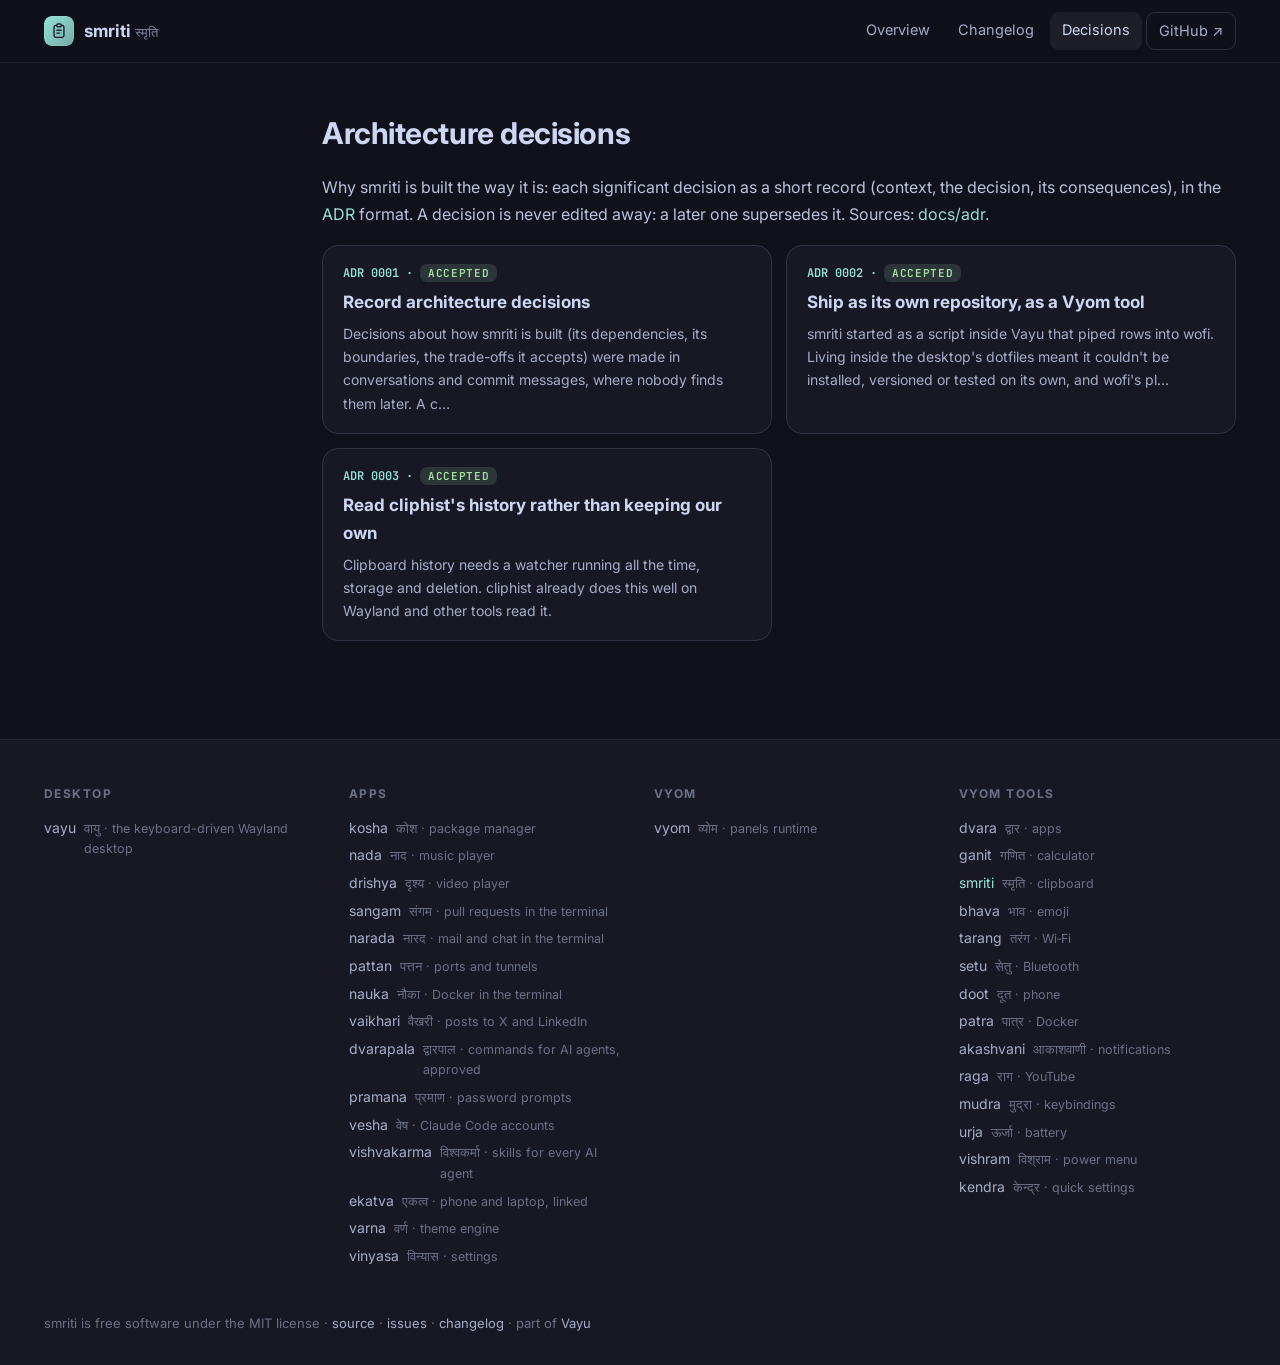
==== docs/adr/index.html @ 9f4f0e21 "New names for five tools: akashvani, vishvakarma, dvarapala, narada, vaikhari suchana is akashvani, " ====
<!doctype html>
<html lang="en">
<head>
<meta charset="utf-8">
<meta name="viewport" content="width=device-width, initial-scale=1">
<title>Decisions · smriti</title>
<meta name="description" content="Clipboard history (cliphist): links, images, code and commands told apart, a full preview, pins, delete.">
<meta property="og:title" content="Decisions · smriti">
<meta property="og:description" content="Clipboard history (cliphist): links, images, code and commands told apart, a full preview, pins, delete.">
<meta name="theme-color" content="#11111b">
<link rel="icon" href="../assets/logo.svg" type="image/svg+xml">
<link rel="preconnect" href="https://fonts.googleapis.com">
<link href="https://fonts.googleapis.com/css2?family=Inter:wght@400;500;600;700;800&family=JetBrains+Mono:wght@400;600&display=swap" rel="stylesheet">
<link rel="stylesheet" href="../assets/site.css">
<style>:root{--accent:#94e2d5;--glow:#94e2d533}</style>
</head>
<body>
<header class="top"><div class="in">
<a class="brand" href="../index.html"><img src="../assets/logo.svg" alt=""><span>smriti <small>स्मृति</small></span></a>
<nav><a href="../index.html" class="">Overview</a><a href="../changelog.html" class="">Changelog</a><a href="../adr/index.html" class="on hide">Decisions</a><a class="gh" href="https://github.com/Theyashsawarkar/smriti">GitHub ↗</a></nav></div></header>

<div class="wrap"><aside class="toc"></aside><article>
<h2>Architecture decisions</h2><p>Why smriti is built the way it is: each significant decision as a short record (context, the decision, its consequences), in the <a href="https://cognitect.com/blog/2011/11/15/documenting-architecture-decisions">ADR</a> format. A decision is never edited away: a later one supersedes it. Sources: <a href="https://github.com/Theyashsawarkar/smriti/tree/main/docs/adr">docs/adr</a>.</p><div class="cards"><a class="card" href="0001-record-architecture-decisions.html"><div class="n">ADR 0001 · <span class="status accepted">Accepted</span></div><h3>Record architecture decisions</h3><p>Decisions about how smriti is built (its dependencies, its boundaries, the trade-offs it accepts) were made in conversations and commit messages, where nobody finds them later. A c…</p></a><a class="card" href="0002-own-repository-as-a-vyom-tool.html"><div class="n">ADR 0002 · <span class="status accepted">Accepted</span></div><h3>Ship as its own repository, as a Vyom tool</h3><p>smriti started as a script inside Vayu that piped rows into wofi. Living inside the desktop&#x27;s dotfiles meant it couldn&#x27;t be installed, versioned or tested on its own, and wofi&#x27;s pl…</p></a><a class="card" href="0003-cliphist-as-the-store.html"><div class="n">ADR 0003 · <span class="status accepted">Accepted</span></div><h3>Read cliphist&#x27;s history rather than keeping our own</h3><p>Clipboard history needs a watcher running all the time, storage and deletion. cliphist already does this well on Wayland and other tools read it.</p></a></div>
</article></div>
<footer><div class="in"><div><h4>Desktop</h4><a href="https://theyashsawarkar.github.io/vayu/" class="">vayu <span>वायु · the keyboard-driven Wayland desktop</span></a></div><div><h4>Apps</h4><a href="https://theyashsawarkar.github.io/kosha/" class="">kosha <span>कोश · package manager</span></a><a href="https://theyashsawarkar.github.io/nada/" class="">nada <span>नाद · music player</span></a><a href="https://theyashsawarkar.github.io/drishya/" class="">drishya <span>दृश्य · video player</span></a><a href="https://theyashsawarkar.github.io/sangam/" class="">sangam <span>संगम · pull requests in the terminal</span></a><a href="https://theyashsawarkar.github.io/narada/" class="">narada <span>नारद · mail and chat in the terminal</span></a><a href="https://theyashsawarkar.github.io/pattan/" class="">pattan <span>पत्तन · ports and tunnels</span></a><a href="https://theyashsawarkar.github.io/nauka/" class="">nauka <span>नौका · Docker in the terminal</span></a><a href="https://theyashsawarkar.github.io/vaikhari/" class="">vaikhari <span>वैखरी · posts to X and LinkedIn</span></a><a href="https://theyashsawarkar.github.io/dvarapala/" class="">dvarapala <span>द्वारपाल · commands for AI agents, approved</span></a><a href="https://theyashsawarkar.github.io/pramana/" class="">pramana <span>प्रमाण · password prompts</span></a><a href="https://theyashsawarkar.github.io/vesha/" class="">vesha <span>वेष · Claude Code accounts</span></a><a href="https://theyashsawarkar.github.io/vishvakarma/" class="">vishvakarma <span>विश्वकर्मा · skills for every AI agent</span></a><a href="https://theyashsawarkar.github.io/ekatva/" class="">ekatva <span>एकत्व · phone and laptop, linked</span></a><a href="https://theyashsawarkar.github.io/varna/" class="">varna <span>वर्ण · theme engine</span></a><a href="https://theyashsawarkar.github.io/vinyasa/" class="">vinyasa <span>विन्यास · settings</span></a></div><div><h4>Vyom</h4><a href="https://theyashsawarkar.github.io/vyom/" class="">vyom <span>व्योम · panels runtime</span></a></div><div><h4>Vyom tools</h4><a href="https://theyashsawarkar.github.io/dvara/" class="">dvara <span>द्वार · apps</span></a><a href="https://theyashsawarkar.github.io/ganit/" class="">ganit <span>गणित · calculator</span></a><a href="https://theyashsawarkar.github.io/smriti/" class="me">smriti <span>स्मृति · clipboard</span></a><a href="https://theyashsawarkar.github.io/bhava/" class="">bhava <span>भाव · emoji</span></a><a href="https://theyashsawarkar.github.io/tarang/" class="">tarang <span>तरंग · Wi‑Fi</span></a><a href="https://theyashsawarkar.github.io/setu/" class="">setu <span>सेतु · Bluetooth</span></a><a href="https://theyashsawarkar.github.io/doot/" class="">doot <span>दूत · phone</span></a><a href="https://theyashsawarkar.github.io/patra/" class="">patra <span>पात्र · Docker</span></a><a href="https://theyashsawarkar.github.io/akashvani/" class="">akashvani <span>आकाशवाणी · notifications</span></a><a href="https://theyashsawarkar.github.io/raga/" class="">raga <span>राग · YouTube</span></a><a href="https://theyashsawarkar.github.io/mudra/" class="">mudra <span>मुद्रा · keybindings</span></a><a href="https://theyashsawarkar.github.io/urja/" class="">urja <span>ऊर्जा · battery</span></a><a href="https://theyashsawarkar.github.io/vishram/" class="">vishram <span>विश्राम · power menu</span></a><a href="https://theyashsawarkar.github.io/kendra/" class="">kendra <span>केन्द्र · quick settings</span></a></div></div>
<div class="bottom">smriti is free software under the MIT license · <a href="https://github.com/Theyashsawarkar/smriti">source</a> · <a href="https://github.com/Theyashsawarkar/smriti/issues">issues</a> · <a href="../changelog.html">changelog</a> · part of <a href="https://theyashsawarkar.github.io/vayu/">Vayu</a></div></footer>
<script>
document.querySelectorAll('pre.code').forEach(p=>{const b=document.createElement('button');b.className='copy';b.textContent='Copy';
b.onclick=()=>{navigator.clipboard.writeText(p.innerText.replace(/^Copy/,'')).then(()=>{b.textContent='Copied';setTimeout(()=>b.textContent='Copy',1200)})};p.appendChild(b)});
const links=[...document.querySelectorAll('.toc a')];if(links.length){const hs=links.map(a=>document.getElementById(a.hash.slice(1))).filter(Boolean);
const on=()=>{let cur=hs[0];for(const h of hs){if(h.getBoundingClientRect().top<120)cur=h}links.forEach(a=>a.classList.toggle('on',cur&&a.hash==='#'+cur.id))};
addEventListener('scroll',on,{passive:true});on()}
</script>
</body>
</html>
---- docs/assets/site.css ----
:root{--crust:#11111b;--mantle:#181825;--base:#1e1e2e;--s0:#313244;--s1:#45475a;--ov0:#6c7086;--ov1:#7f849c;
--sub0:#a6adc8;--sub1:#bac2de;--text:#cdd6f4;--mauve:#cba6f7;--green:#a6e3a1;--peach:#fab387;--red:#f38ba8;--blue:#89b4fa;
--ui:"Inter","Segoe UI",system-ui,sans-serif;--mono:"JetBrains Mono","JetBrainsMono Nerd Font",ui-monospace,monospace}
*{box-sizing:border-box}html{scroll-behavior:smooth;scroll-padding-top:76px}
body{margin:0;background:var(--crust);color:var(--text);font:16px/1.65 var(--ui);-webkit-font-smoothing:antialiased}
a{color:var(--accent);text-decoration:none}a:hover{text-decoration:underline}
code{font:.86em var(--mono);background:rgba(255,255,255,.06);border:1px solid rgba(255,255,255,.07);padding:.12em .4em;border-radius:6px;color:var(--sub1)}
img{max-width:100%;height:auto}
/* nav */
.top{position:sticky;top:0;z-index:20;backdrop-filter:blur(18px) saturate(1.4);-webkit-backdrop-filter:blur(18px) saturate(1.4);
background:rgba(17,17,27,.72);border-bottom:1px solid rgba(255,255,255,.06)}
.top .in{max-width:1240px;margin:0 auto;padding:12px 24px;display:flex;align-items:center;gap:22px}
.brand{display:flex;align-items:center;gap:10px;font-weight:700;font-size:17px;color:var(--text)}
.brand img{width:30px;height:30px;border-radius:8px}.brand small{font-weight:500;color:var(--ov1);font-size:13px}
.top nav{display:flex;gap:4px;margin-left:auto;flex-wrap:wrap}
.top nav a{color:var(--sub0);padding:6px 12px;border-radius:9px;font-size:14.5px}
.top nav a:hover,.top nav a.on{background:rgba(255,255,255,.06);color:var(--text);text-decoration:none}
.top nav a.gh{border:1px solid rgba(255,255,255,.12)}
/* hero */
.hero{position:relative;overflow:hidden;border-bottom:1px solid rgba(255,255,255,.05)}
.hero:before{content:"";position:absolute;inset:-40% -10% auto;height:640px;
background:radial-gradient(600px 300px at 20% 30%,var(--glow),transparent 70%),radial-gradient(500px 300px at 85% 10%,rgba(137,180,250,.18),transparent 70%);pointer-events:none}
.hero .in{position:relative;max-width:1240px;margin:0 auto;padding:72px 24px 56px;display:grid;grid-template-columns:minmax(0,1fr) auto;gap:40px;align-items:center}
.eyebrow{font:600 13px var(--mono);letter-spacing:.14em;text-transform:uppercase;color:var(--accent)}
.hero h1{font-size:clamp(40px,6vw,64px);line-height:1.04;margin:12px 0 6px;letter-spacing:-.03em}
.hero .sa{font-size:22px;color:var(--accent);margin-bottom:18px}.hero .sa span{color:var(--ov1)}
.hero p.lead{font-size:19px;color:var(--sub0);max-width:720px;margin:0 0 26px}
.cta{display:flex;gap:10px;flex-wrap:wrap}
.btn{display:inline-flex;align-items:center;gap:8px;padding:11px 18px;border-radius:12px;font-weight:600;font-size:15px;border:1px solid rgba(255,255,255,.12);color:var(--text);background:rgba(255,255,255,.04)}
.btn:hover{text-decoration:none;background:rgba(255,255,255,.08)}
.btn.primary{background:var(--accent);color:var(--crust);border-color:transparent}.btn.primary:hover{filter:brightness(1.06)}
.hero .logo{width:180px;height:180px;filter:drop-shadow(0 24px 48px var(--glow))}
.meta{display:flex;gap:18px;flex-wrap:wrap;margin-top:22px;color:var(--ov1);font-size:14px}.meta b{color:var(--sub1);font-weight:600}
/* layout */
.wrap{max-width:1240px;margin:0 auto;padding:40px 24px 80px;display:grid;grid-template-columns:230px minmax(0,1fr);gap:48px}
.toc{position:sticky;top:84px;align-self:start;max-height:calc(100vh - 100px);overflow:auto;font-size:14px;padding-right:6px}
.toc b{display:block;font-size:11.5px;letter-spacing:.12em;text-transform:uppercase;color:var(--ov0);margin:0 0 10px}
.toc a{display:block;color:var(--sub0);padding:4px 10px;border-left:2px solid var(--s0)}
.toc a.l3{padding-left:22px;font-size:13px;color:var(--ov1)}
.toc a:hover,.toc a.on{color:var(--text);border-left-color:var(--accent);text-decoration:none}
article{min-width:0}
article h2{font-size:30px;letter-spacing:-.015em;margin:56px 0 14px;padding-top:6px}
article h2:first-child{margin-top:0}
article h3{font-size:20px;margin:34px 0 10px}article h4{font-size:16px;margin:24px 0 8px;color:var(--sub1)}
article p,article li{color:var(--sub1)}
article .anchor{opacity:0;margin-left:-22px;width:22px;display:inline-block;color:var(--ov0)}
article h2:hover .anchor,article h3:hover .anchor{opacity:1;text-decoration:none}
article ul,article ol{padding-left:22px}article li{margin:5px 0}
article img{border-radius:14px;border:1px solid rgba(255,255,255,.07)}
article p[align=center]{text-align:center}article p[align=center] img{margin:6px 0}
article blockquote{margin:22px 0;padding:14px 20px;border-left:3px solid var(--accent);background:rgba(255,255,255,.03);border-radius:0 12px 12px 0}
article blockquote p{margin:0;color:var(--sub0);font-style:italic}
pre.code{position:relative;background:var(--mantle);border:1px solid var(--s0);border-radius:14px;padding:16px 18px;overflow:auto;font:13.5px/1.6 var(--mono);color:var(--sub1)}
pre.code code{background:none;border:0;padding:0;font-size:inherit;color:inherit}
pre.code .copy{position:absolute;top:8px;right:8px;font:600 11px var(--ui);padding:4px 9px;border-radius:7px;border:1px solid var(--s1);background:var(--base);color:var(--sub0);cursor:pointer;opacity:0;transition:.15s}
pre.code:hover .copy{opacity:1}
.table{overflow:auto;margin:16px 0;border:1px solid var(--s0);border-radius:14px}
table{border-collapse:collapse;width:100%;font-size:14.5px}
th{text-align:left;background:var(--mantle);color:var(--sub1);font-weight:600;padding:10px 14px;border-bottom:1px solid var(--s0)}
td{padding:9px 14px;border-bottom:1px solid rgba(49,50,68,.6);color:var(--sub1);vertical-align:top}tr:last-child td{border-bottom:0}
td code{white-space:nowrap}
/* changelog */
.release{position:relative;padding:0 0 8px 28px;border-left:2px solid var(--s0);margin-left:6px}
.release:before{content:"";position:absolute;left:-7px;top:10px;width:12px;height:12px;border-radius:50%;background:var(--accent);box-shadow:0 0 0 4px var(--crust)}
.release h2{margin-top:0;font-size:24px}.release h2 .date{font:500 14px var(--mono);color:var(--ov1);margin-left:10px}
.release .tag{font:600 12px var(--mono);padding:2px 8px;border-radius:7px;background:rgba(255,255,255,.06);color:var(--accent);margin-left:8px;vertical-align:3px}
/* adr */
.cards{display:grid;grid-template-columns:repeat(auto-fill,minmax(300px,1fr));gap:14px;margin:18px 0}
.card{display:block;background:var(--mantle);border:1px solid var(--s0);border-radius:16px;padding:18px 20px;color:var(--text)}
.card:hover{border-color:var(--accent);text-decoration:none;transform:translateY(-1px)}
.card .n{font:600 12px var(--mono);color:var(--accent)}.card h3{margin:6px 0 6px;font-size:17px}.card p{margin:0;color:var(--sub0);font-size:14px}
.status{display:inline-block;font:600 11px var(--mono);padding:2px 8px;border-radius:7px;background:rgba(166,227,161,.14);color:var(--green);text-transform:uppercase;letter-spacing:.06em}
.status.superseded,.status.deprecated{background:rgba(250,179,135,.14);color:var(--peach)}.status.proposed{background:rgba(137,180,250,.14);color:var(--blue)}
/* footer */
footer{border-top:1px solid rgba(255,255,255,.06);background:var(--mantle)}
footer .in{max-width:1240px;margin:0 auto;padding:44px 24px;display:grid;grid-template-columns:repeat(auto-fit,minmax(200px,1fr));gap:28px}
footer h4{margin:0 0 10px;font-size:12px;letter-spacing:.12em;text-transform:uppercase;color:var(--ov0)}
footer a{display:flex;gap:8px;align-items:baseline;color:var(--sub0);font-size:14px;padding:2px 0}footer a span{color:var(--ov0);font-size:12.5px}
footer a.me{color:var(--accent)}
footer .bottom{max-width:1240px;margin:0 auto;padding:0 24px 30px;color:var(--ov0);font-size:13px}
footer .bottom a{display:inline;padding:0;font-size:13px}
@media(max-width:900px){.wrap{grid-template-columns:1fr}.toc{display:none}.hero .in{grid-template-columns:1fr}.hero .logo{width:110px;height:110px;order:-1}
.top nav a:not(.gh){padding:6px 8px}}
@media(max-width:560px){.top nav a.hide{display:none}.hero .in{padding:44px 16px 36px}.wrap{padding:28px 16px 60px}}
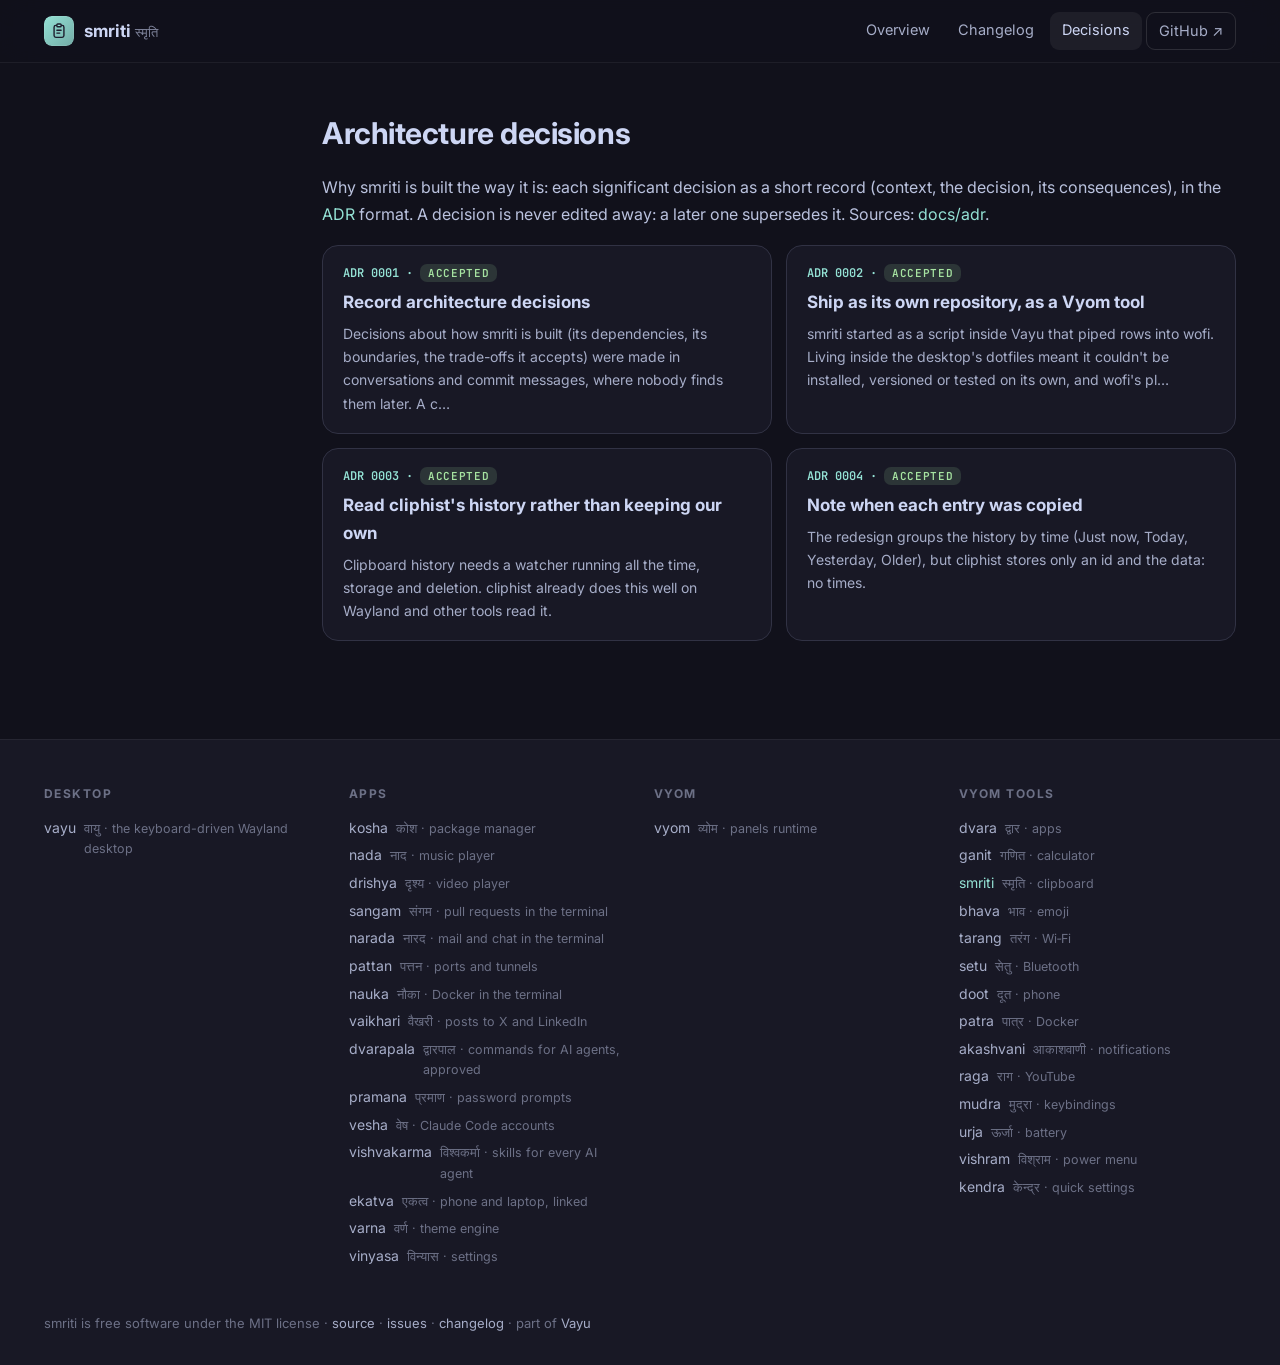
==== commit 67a0fbb6: "v0.3.0: grouped by time, a colour per kind, thumbnails, coloured code The history is grouped into Pi" ====
--- a/docs/adr/index.html
+++ b/docs/adr/index.html
@@ -4,9 +4,9 @@
 <meta charset="utf-8">
 <meta name="viewport" content="width=device-width, initial-scale=1">
 <title>Decisions · smriti</title>
-<meta name="description" content="Clipboard history (cliphist): links, images, code and commands told apart, a full preview, pins, delete.">
+<meta name="description" content="Clipboard history (cliphist): grouped by time, links, images, code and commands told apart by colour, thumbnails, a full preview, pins.">
 <meta property="og:title" content="Decisions · smriti">
-<meta property="og:description" content="Clipboard history (cliphist): links, images, code and commands told apart, a full preview, pins, delete.">
+<meta property="og:description" content="Clipboard history (cliphist): grouped by time, links, images, code and commands told apart by colour, thumbnails, a full preview, pins.">
 <meta name="theme-color" content="#11111b">
 <link rel="icon" href="../assets/logo.svg" type="image/svg+xml">
 <link rel="preconnect" href="https://fonts.googleapis.com">
@@ -20,7 +20,7 @@
 <nav><a href="../index.html" class="">Overview</a><a href="../changelog.html" class="">Changelog</a><a href="../adr/index.html" class="on hide">Decisions</a><a class="gh" href="https://github.com/Theyashsawarkar/smriti">GitHub ↗</a></nav></div></header>
 
 <div class="wrap"><aside class="toc"></aside><article>
-<h2>Architecture decisions</h2><p>Why smriti is built the way it is: each significant decision as a short record (context, the decision, its consequences), in the <a href="https://cognitect.com/blog/2011/11/15/documenting-architecture-decisions">ADR</a> format. A decision is never edited away: a later one supersedes it. Sources: <a href="https://github.com/Theyashsawarkar/smriti/tree/main/docs/adr">docs/adr</a>.</p><div class="cards"><a class="card" href="0001-record-architecture-decisions.html"><div class="n">ADR 0001 · <span class="status accepted">Accepted</span></div><h3>Record architecture decisions</h3><p>Decisions about how smriti is built (its dependencies, its boundaries, the trade-offs it accepts) were made in conversations and commit messages, where nobody finds them later. A c…</p></a><a class="card" href="0002-own-repository-as-a-vyom-tool.html"><div class="n">ADR 0002 · <span class="status accepted">Accepted</span></div><h3>Ship as its own repository, as a Vyom tool</h3><p>smriti started as a script inside Vayu that piped rows into wofi. Living inside the desktop&#x27;s dotfiles meant it couldn&#x27;t be installed, versioned or tested on its own, and wofi&#x27;s pl…</p></a><a class="card" href="0003-cliphist-as-the-store.html"><div class="n">ADR 0003 · <span class="status accepted">Accepted</span></div><h3>Read cliphist&#x27;s history rather than keeping our own</h3><p>Clipboard history needs a watcher running all the time, storage and deletion. cliphist already does this well on Wayland and other tools read it.</p></a></div>
+<h2>Architecture decisions</h2><p>Why smriti is built the way it is: each significant decision as a short record (context, the decision, its consequences), in the <a href="https://cognitect.com/blog/2011/11/15/documenting-architecture-decisions">ADR</a> format. A decision is never edited away: a later one supersedes it. Sources: <a href="https://github.com/Theyashsawarkar/smriti/tree/main/docs/adr">docs/adr</a>.</p><div class="cards"><a class="card" href="0001-record-architecture-decisions.html"><div class="n">ADR 0001 · <span class="status accepted">Accepted</span></div><h3>Record architecture decisions</h3><p>Decisions about how smriti is built (its dependencies, its boundaries, the trade-offs it accepts) were made in conversations and commit messages, where nobody finds them later. A c…</p></a><a class="card" href="0002-own-repository-as-a-vyom-tool.html"><div class="n">ADR 0002 · <span class="status accepted">Accepted</span></div><h3>Ship as its own repository, as a Vyom tool</h3><p>smriti started as a script inside Vayu that piped rows into wofi. Living inside the desktop&#x27;s dotfiles meant it couldn&#x27;t be installed, versioned or tested on its own, and wofi&#x27;s pl…</p></a><a class="card" href="0003-cliphist-as-the-store.html"><div class="n">ADR 0003 · <span class="status accepted">Accepted</span></div><h3>Read cliphist&#x27;s history rather than keeping our own</h3><p>Clipboard history needs a watcher running all the time, storage and deletion. cliphist already does this well on Wayland and other tools read it.</p></a><a class="card" href="0004-note-copy-times.html"><div class="n">ADR 0004 · <span class="status accepted">Accepted</span></div><h3>Note when each entry was copied</h3><p>The redesign groups the history by time (Just now, Today, Yesterday, Older), but cliphist stores only an id and the data: no times.</p></a></div>
 </article></div>
 <footer><div class="in"><div><h4>Desktop</h4><a href="https://theyashsawarkar.github.io/vayu/" class="">vayu <span>वायु · the keyboard-driven Wayland desktop</span></a></div><div><h4>Apps</h4><a href="https://theyashsawarkar.github.io/kosha/" class="">kosha <span>कोश · package manager</span></a><a href="https://theyashsawarkar.github.io/nada/" class="">nada <span>नाद · music player</span></a><a href="https://theyashsawarkar.github.io/drishya/" class="">drishya <span>दृश्य · video player</span></a><a href="https://theyashsawarkar.github.io/sangam/" class="">sangam <span>संगम · pull requests in the terminal</span></a><a href="https://theyashsawarkar.github.io/narada/" class="">narada <span>नारद · mail and chat in the terminal</span></a><a href="https://theyashsawarkar.github.io/pattan/" class="">pattan <span>पत्तन · ports and tunnels</span></a><a href="https://theyashsawarkar.github.io/nauka/" class="">nauka <span>नौका · Docker in the terminal</span></a><a href="https://theyashsawarkar.github.io/vaikhari/" class="">vaikhari <span>वैखरी · posts to X and LinkedIn</span></a><a href="https://theyashsawarkar.github.io/dvarapala/" class="">dvarapala <span>द्वारपाल · commands for AI agents, approved</span></a><a href="https://theyashsawarkar.github.io/pramana/" class="">pramana <span>प्रमाण · password prompts</span></a><a href="https://theyashsawarkar.github.io/vesha/" class="">vesha <span>वेष · Claude Code accounts</span></a><a href="https://theyashsawarkar.github.io/vishvakarma/" class="">vishvakarma <span>विश्वकर्मा · skills for every AI agent</span></a><a href="https://theyashsawarkar.github.io/ekatva/" class="">ekatva <span>एकत्व · phone and laptop, linked</span></a><a href="https://theyashsawarkar.github.io/varna/" class="">varna <span>वर्ण · theme engine</span></a><a href="https://theyashsawarkar.github.io/vinyasa/" class="">vinyasa <span>विन्यास · settings</span></a></div><div><h4>Vyom</h4><a href="https://theyashsawarkar.github.io/vyom/" class="">vyom <span>व्योम · panels runtime</span></a></div><div><h4>Vyom tools</h4><a href="https://theyashsawarkar.github.io/dvara/" class="">dvara <span>द्वार · apps</span></a><a href="https://theyashsawarkar.github.io/ganit/" class="">ganit <span>गणित · calculator</span></a><a href="https://theyashsawarkar.github.io/smriti/" class="me">smriti <span>स्मृति · clipboard</span></a><a href="https://theyashsawarkar.github.io/bhava/" class="">bhava <span>भाव · emoji</span></a><a href="https://theyashsawarkar.github.io/tarang/" class="">tarang <span>तरंग · Wi‑Fi</span></a><a href="https://theyashsawarkar.github.io/setu/" class="">setu <span>सेतु · Bluetooth</span></a><a href="https://theyashsawarkar.github.io/doot/" class="">doot <span>दूत · phone</span></a><a href="https://theyashsawarkar.github.io/patra/" class="">patra <span>पात्र · Docker</span></a><a href="https://theyashsawarkar.github.io/akashvani/" class="">akashvani <span>आकाशवाणी · notifications</span></a><a href="https://theyashsawarkar.github.io/raga/" class="">raga <span>राग · YouTube</span></a><a href="https://theyashsawarkar.github.io/mudra/" class="">mudra <span>मुद्रा · keybindings</span></a><a href="https://theyashsawarkar.github.io/urja/" class="">urja <span>ऊर्जा · battery</span></a><a href="https://theyashsawarkar.github.io/vishram/" class="">vishram <span>विश्राम · power menu</span></a><a href="https://theyashsawarkar.github.io/kendra/" class="">kendra <span>केन्द्र · quick settings</span></a></div></div>
 <div class="bottom">smriti is free software under the MIT license · <a href="https://github.com/Theyashsawarkar/smriti">source</a> · <a href="https://github.com/Theyashsawarkar/smriti/issues">issues</a> · <a href="../changelog.html">changelog</a> · part of <a href="https://theyashsawarkar.github.io/vayu/">Vayu</a></div></footer>
--- a/docs/assets/site.css
+++ b/docs/assets/site.css
@@ -24,6 +24,7 @@
 .eyebrow{font:600 13px var(--mono);letter-spacing:.14em;text-transform:uppercase;color:var(--accent)}
 .hero h1{font-size:clamp(40px,6vw,64px);line-height:1.04;margin:12px 0 6px;letter-spacing:-.03em}
 .hero .sa{font-size:22px;color:var(--accent);margin-bottom:18px}.hero .sa span{color:var(--ov1)}
+.hero .shloka{margin:0 0 26px;padding-left:16px;border-left:3px solid var(--accent);max-width:720px}.hero .shloka p{margin:0 0 6px;font-size:18px;line-height:1.6;color:var(--text)}.hero .shloka figcaption{font-size:14px;color:var(--sub0)}.hero .shloka cite{color:var(--ov1);font-style:normal;white-space:nowrap}
 .hero p.lead{font-size:19px;color:var(--sub0);max-width:720px;margin:0 0 26px}
 .cta{display:flex;gap:10px;flex-wrap:wrap}
 .btn{display:inline-flex;align-items:center;gap:8px;padding:11px 18px;border-radius:12px;font-weight:600;font-size:15px;border:1px solid rgba(255,255,255,.12);color:var(--text);background:rgba(255,255,255,.04)}
@@ -48,7 +49,7 @@
 article ul,article ol{padding-left:22px}article li{margin:5px 0}
 article img{border-radius:14px;border:1px solid rgba(255,255,255,.07)}
 article p[align=center]{text-align:center}article p[align=center] img{margin:6px 0}
-article blockquote{margin:22px 0;padding:14px 20px;border-left:3px solid var(--accent);background:rgba(255,255,255,.03);border-radius:0 12px 12px 0}
+article blockquote{margin:22px 0;padding:14px 20px;border-left:3px solid var(--accent);background:rgba(255,255,255,.03);border-radius:12px}
 article blockquote p{margin:0;color:var(--sub0);font-style:italic}
 pre.code{position:relative;background:var(--mantle);border:1px solid var(--s0);border-radius:14px;padding:16px 18px;overflow:auto;font:13.5px/1.6 var(--mono);color:var(--sub1)}
 pre.code code{background:none;border:0;padding:0;font-size:inherit;color:inherit}
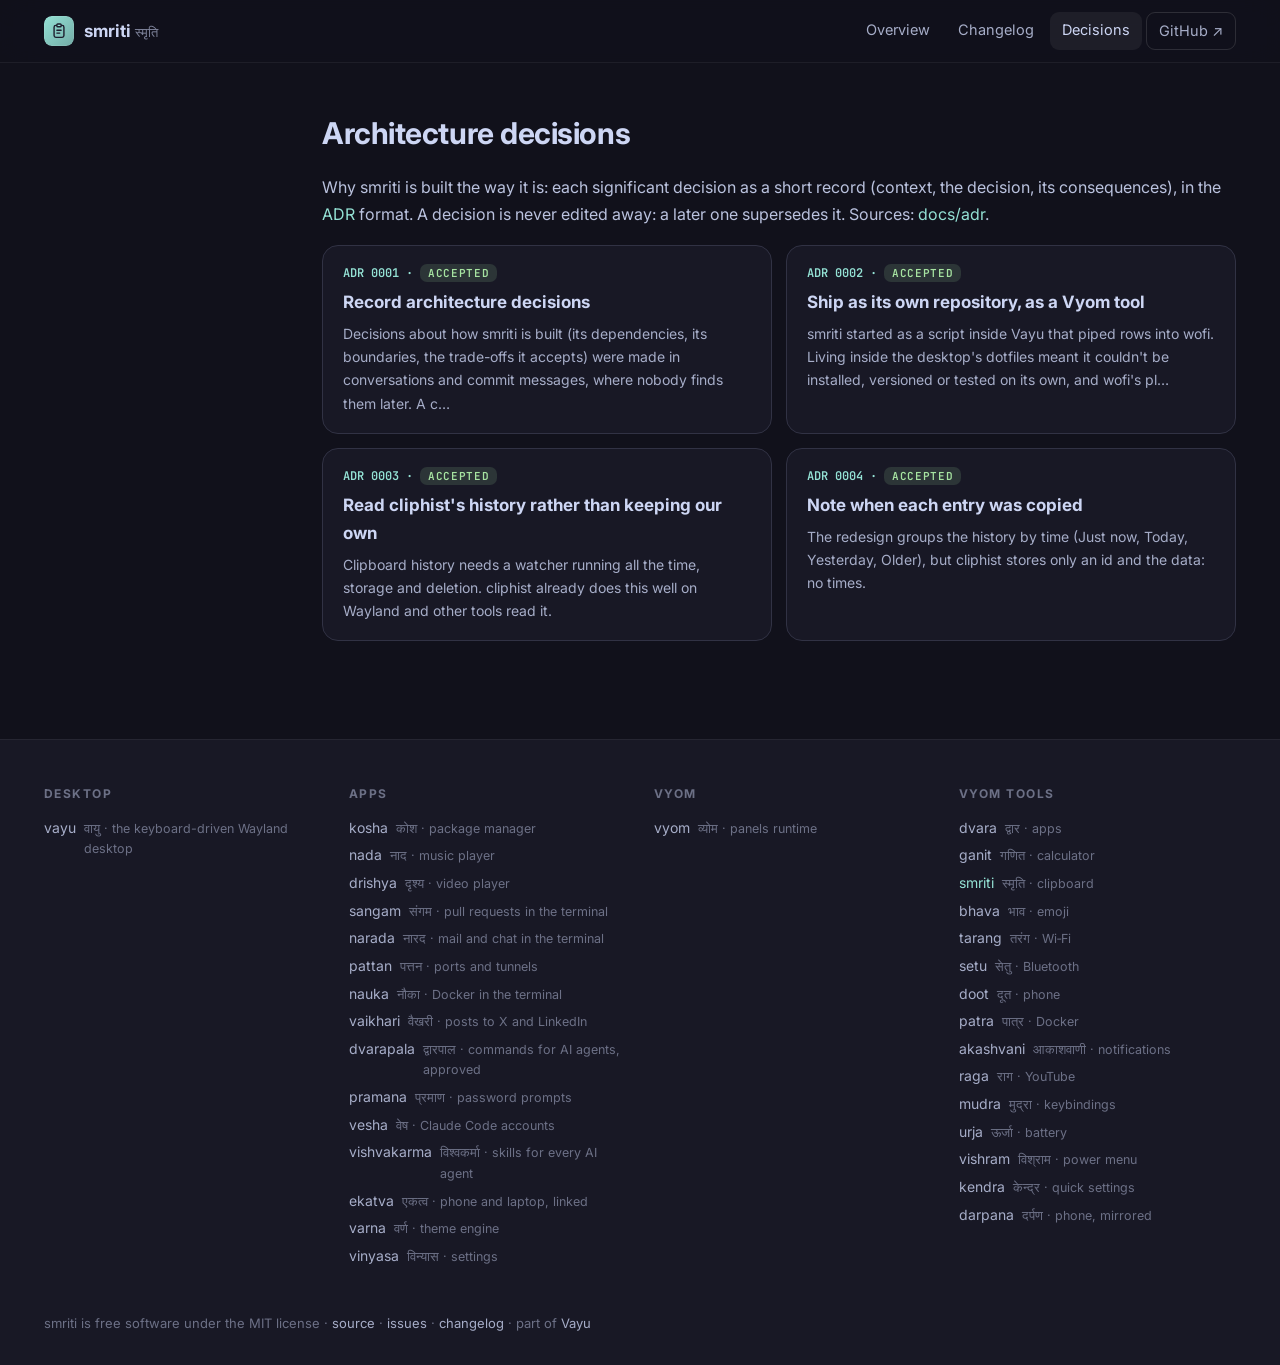
==== commit c14be3cf: "Website: Darpaṇa joins the family list Co-Authored-By: Claude Opus 5.5 <noreply@anthropic.com>" ====
--- a/docs/adr/index.html
+++ b/docs/adr/index.html
@@ -22,7 +22,7 @@
 <div class="wrap"><aside class="toc"></aside><article>
 <h2>Architecture decisions</h2><p>Why smriti is built the way it is: each significant decision as a short record (context, the decision, its consequences), in the <a href="https://cognitect.com/blog/2011/11/15/documenting-architecture-decisions">ADR</a> format. A decision is never edited away: a later one supersedes it. Sources: <a href="https://github.com/Theyashsawarkar/smriti/tree/main/docs/adr">docs/adr</a>.</p><div class="cards"><a class="card" href="0001-record-architecture-decisions.html"><div class="n">ADR 0001 · <span class="status accepted">Accepted</span></div><h3>Record architecture decisions</h3><p>Decisions about how smriti is built (its dependencies, its boundaries, the trade-offs it accepts) were made in conversations and commit messages, where nobody finds them later. A c…</p></a><a class="card" href="0002-own-repository-as-a-vyom-tool.html"><div class="n">ADR 0002 · <span class="status accepted">Accepted</span></div><h3>Ship as its own repository, as a Vyom tool</h3><p>smriti started as a script inside Vayu that piped rows into wofi. Living inside the desktop&#x27;s dotfiles meant it couldn&#x27;t be installed, versioned or tested on its own, and wofi&#x27;s pl…</p></a><a class="card" href="0003-cliphist-as-the-store.html"><div class="n">ADR 0003 · <span class="status accepted">Accepted</span></div><h3>Read cliphist&#x27;s history rather than keeping our own</h3><p>Clipboard history needs a watcher running all the time, storage and deletion. cliphist already does this well on Wayland and other tools read it.</p></a><a class="card" href="0004-note-copy-times.html"><div class="n">ADR 0004 · <span class="status accepted">Accepted</span></div><h3>Note when each entry was copied</h3><p>The redesign groups the history by time (Just now, Today, Yesterday, Older), but cliphist stores only an id and the data: no times.</p></a></div>
 </article></div>
-<footer><div class="in"><div><h4>Desktop</h4><a href="https://theyashsawarkar.github.io/vayu/" class="">vayu <span>वायु · the keyboard-driven Wayland desktop</span></a></div><div><h4>Apps</h4><a href="https://theyashsawarkar.github.io/kosha/" class="">kosha <span>कोश · package manager</span></a><a href="https://theyashsawarkar.github.io/nada/" class="">nada <span>नाद · music player</span></a><a href="https://theyashsawarkar.github.io/drishya/" class="">drishya <span>दृश्य · video player</span></a><a href="https://theyashsawarkar.github.io/sangam/" class="">sangam <span>संगम · pull requests in the terminal</span></a><a href="https://theyashsawarkar.github.io/narada/" class="">narada <span>नारद · mail and chat in the terminal</span></a><a href="https://theyashsawarkar.github.io/pattan/" class="">pattan <span>पत्तन · ports and tunnels</span></a><a href="https://theyashsawarkar.github.io/nauka/" class="">nauka <span>नौका · Docker in the terminal</span></a><a href="https://theyashsawarkar.github.io/vaikhari/" class="">vaikhari <span>वैखरी · posts to X and LinkedIn</span></a><a href="https://theyashsawarkar.github.io/dvarapala/" class="">dvarapala <span>द्वारपाल · commands for AI agents, approved</span></a><a href="https://theyashsawarkar.github.io/pramana/" class="">pramana <span>प्रमाण · password prompts</span></a><a href="https://theyashsawarkar.github.io/vesha/" class="">vesha <span>वेष · Claude Code accounts</span></a><a href="https://theyashsawarkar.github.io/vishvakarma/" class="">vishvakarma <span>विश्वकर्मा · skills for every AI agent</span></a><a href="https://theyashsawarkar.github.io/ekatva/" class="">ekatva <span>एकत्व · phone and laptop, linked</span></a><a href="https://theyashsawarkar.github.io/varna/" class="">varna <span>वर्ण · theme engine</span></a><a href="https://theyashsawarkar.github.io/vinyasa/" class="">vinyasa <span>विन्यास · settings</span></a></div><div><h4>Vyom</h4><a href="https://theyashsawarkar.github.io/vyom/" class="">vyom <span>व्योम · panels runtime</span></a></div><div><h4>Vyom tools</h4><a href="https://theyashsawarkar.github.io/dvara/" class="">dvara <span>द्वार · apps</span></a><a href="https://theyashsawarkar.github.io/ganit/" class="">ganit <span>गणित · calculator</span></a><a href="https://theyashsawarkar.github.io/smriti/" class="me">smriti <span>स्मृति · clipboard</span></a><a href="https://theyashsawarkar.github.io/bhava/" class="">bhava <span>भाव · emoji</span></a><a href="https://theyashsawarkar.github.io/tarang/" class="">tarang <span>तरंग · Wi‑Fi</span></a><a href="https://theyashsawarkar.github.io/setu/" class="">setu <span>सेतु · Bluetooth</span></a><a href="https://theyashsawarkar.github.io/doot/" class="">doot <span>दूत · phone</span></a><a href="https://theyashsawarkar.github.io/patra/" class="">patra <span>पात्र · Docker</span></a><a href="https://theyashsawarkar.github.io/akashvani/" class="">akashvani <span>आकाशवाणी · notifications</span></a><a href="https://theyashsawarkar.github.io/raga/" class="">raga <span>राग · YouTube</span></a><a href="https://theyashsawarkar.github.io/mudra/" class="">mudra <span>मुद्रा · keybindings</span></a><a href="https://theyashsawarkar.github.io/urja/" class="">urja <span>ऊर्जा · battery</span></a><a href="https://theyashsawarkar.github.io/vishram/" class="">vishram <span>विश्राम · power menu</span></a><a href="https://theyashsawarkar.github.io/kendra/" class="">kendra <span>केन्द्र · quick settings</span></a></div></div>
+<footer><div class="in"><div><h4>Desktop</h4><a href="https://theyashsawarkar.github.io/vayu/" class="">vayu <span>वायु · the keyboard-driven Wayland desktop</span></a></div><div><h4>Apps</h4><a href="https://theyashsawarkar.github.io/kosha/" class="">kosha <span>कोश · package manager</span></a><a href="https://theyashsawarkar.github.io/nada/" class="">nada <span>नाद · music player</span></a><a href="https://theyashsawarkar.github.io/drishya/" class="">drishya <span>दृश्य · video player</span></a><a href="https://theyashsawarkar.github.io/sangam/" class="">sangam <span>संगम · pull requests in the terminal</span></a><a href="https://theyashsawarkar.github.io/narada/" class="">narada <span>नारद · mail and chat in the terminal</span></a><a href="https://theyashsawarkar.github.io/pattan/" class="">pattan <span>पत्तन · ports and tunnels</span></a><a href="https://theyashsawarkar.github.io/nauka/" class="">nauka <span>नौका · Docker in the terminal</span></a><a href="https://theyashsawarkar.github.io/vaikhari/" class="">vaikhari <span>वैखरी · posts to X and LinkedIn</span></a><a href="https://theyashsawarkar.github.io/dvarapala/" class="">dvarapala <span>द्वारपाल · commands for AI agents, approved</span></a><a href="https://theyashsawarkar.github.io/pramana/" class="">pramana <span>प्रमाण · password prompts</span></a><a href="https://theyashsawarkar.github.io/vesha/" class="">vesha <span>वेष · Claude Code accounts</span></a><a href="https://theyashsawarkar.github.io/vishvakarma/" class="">vishvakarma <span>विश्वकर्मा · skills for every AI agent</span></a><a href="https://theyashsawarkar.github.io/ekatva/" class="">ekatva <span>एकत्व · phone and laptop, linked</span></a><a href="https://theyashsawarkar.github.io/varna/" class="">varna <span>वर्ण · theme engine</span></a><a href="https://theyashsawarkar.github.io/vinyasa/" class="">vinyasa <span>विन्यास · settings</span></a></div><div><h4>Vyom</h4><a href="https://theyashsawarkar.github.io/vyom/" class="">vyom <span>व्योम · panels runtime</span></a></div><div><h4>Vyom tools</h4><a href="https://theyashsawarkar.github.io/dvara/" class="">dvara <span>द्वार · apps</span></a><a href="https://theyashsawarkar.github.io/ganit/" class="">ganit <span>गणित · calculator</span></a><a href="https://theyashsawarkar.github.io/smriti/" class="me">smriti <span>स्मृति · clipboard</span></a><a href="https://theyashsawarkar.github.io/bhava/" class="">bhava <span>भाव · emoji</span></a><a href="https://theyashsawarkar.github.io/tarang/" class="">tarang <span>तरंग · Wi‑Fi</span></a><a href="https://theyashsawarkar.github.io/setu/" class="">setu <span>सेतु · Bluetooth</span></a><a href="https://theyashsawarkar.github.io/doot/" class="">doot <span>दूत · phone</span></a><a href="https://theyashsawarkar.github.io/patra/" class="">patra <span>पात्र · Docker</span></a><a href="https://theyashsawarkar.github.io/akashvani/" class="">akashvani <span>आकाशवाणी · notifications</span></a><a href="https://theyashsawarkar.github.io/raga/" class="">raga <span>राग · YouTube</span></a><a href="https://theyashsawarkar.github.io/mudra/" class="">mudra <span>मुद्रा · keybindings</span></a><a href="https://theyashsawarkar.github.io/urja/" class="">urja <span>ऊर्जा · battery</span></a><a href="https://theyashsawarkar.github.io/vishram/" class="">vishram <span>विश्राम · power menu</span></a><a href="https://theyashsawarkar.github.io/kendra/" class="">kendra <span>केन्द्र · quick settings</span></a><a href="https://theyashsawarkar.github.io/darpana/" class="">darpana <span>दर्पण · phone, mirrored</span></a></div></div>
 <div class="bottom">smriti is free software under the MIT license · <a href="https://github.com/Theyashsawarkar/smriti">source</a> · <a href="https://github.com/Theyashsawarkar/smriti/issues">issues</a> · <a href="../changelog.html">changelog</a> · part of <a href="https://theyashsawarkar.github.io/vayu/">Vayu</a></div></footer>
 <script>
 document.querySelectorAll('pre.code').forEach(p=>{const b=document.createElement('button');b.className='copy';b.textContent='Copy';
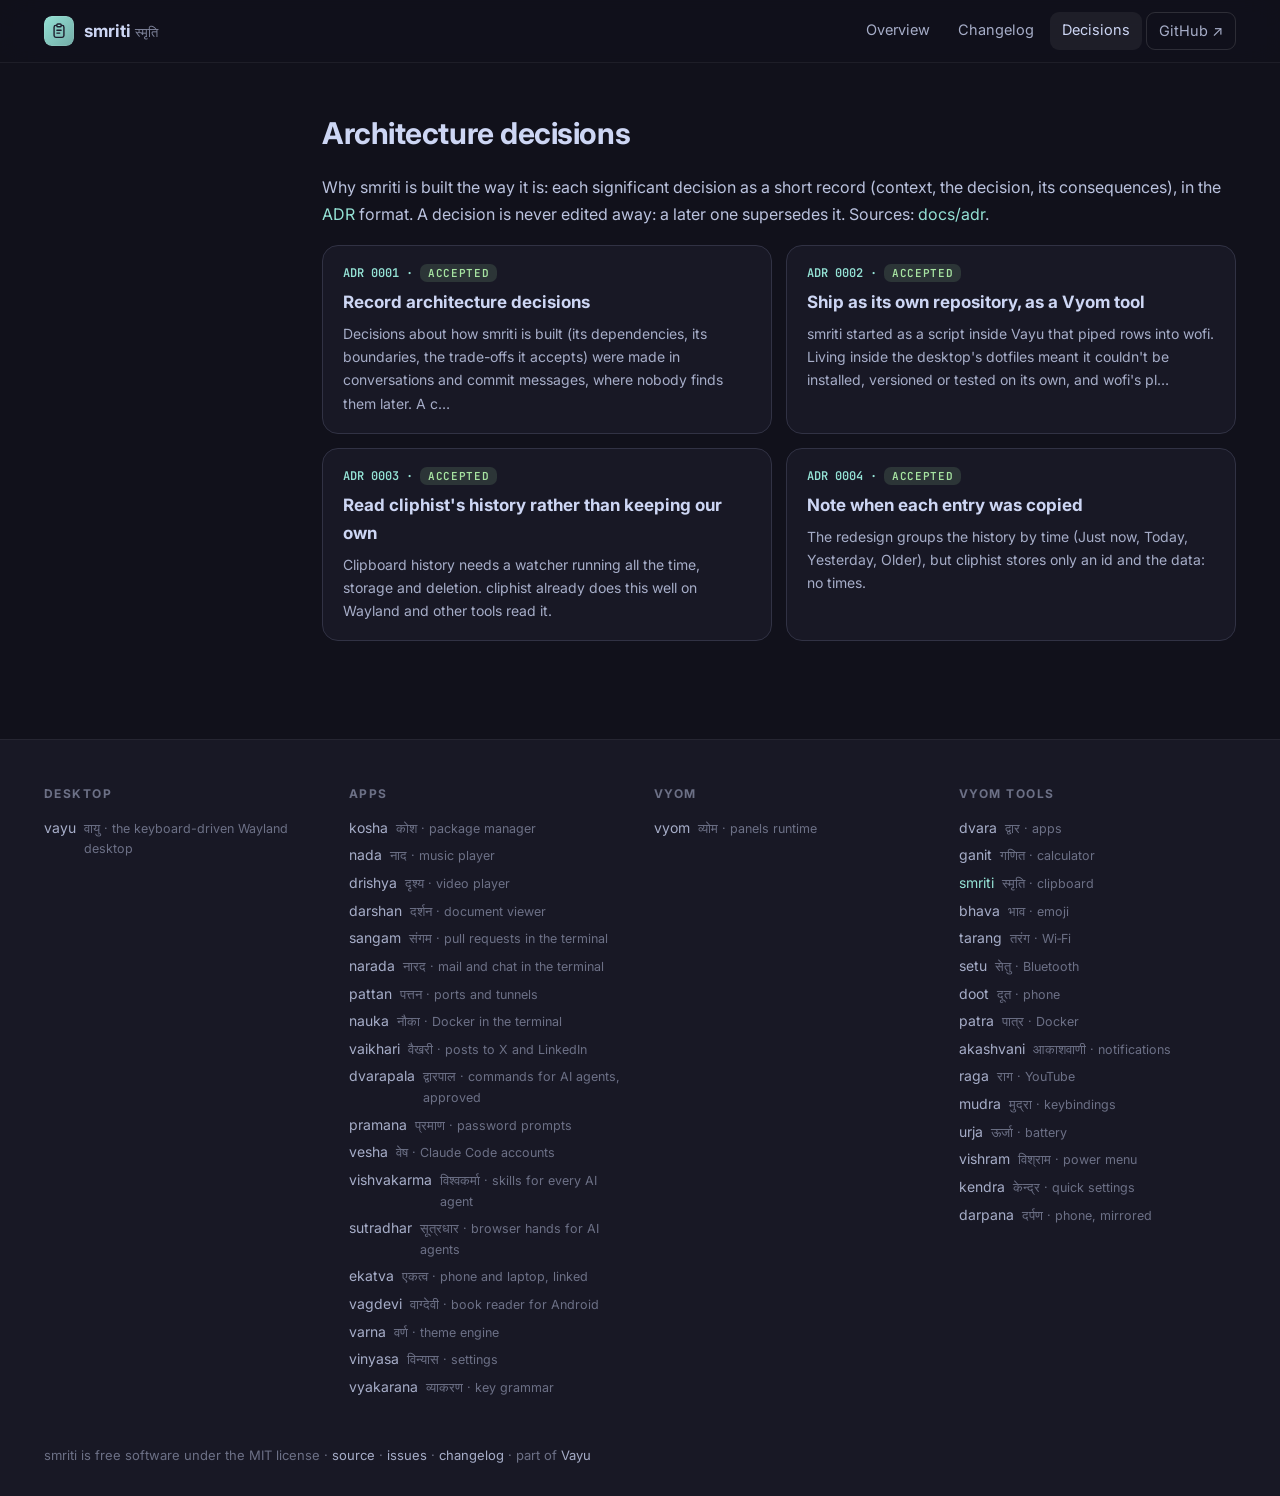
==== commit 72882595: "The website moves to smriti.theyashsawarkar.dev Every Vayu tool's site now has its own address on th" ====
--- a/docs/adr/index.html
+++ b/docs/adr/index.html
@@ -22,8 +22,8 @@
 <div class="wrap"><aside class="toc"></aside><article>
 <h2>Architecture decisions</h2><p>Why smriti is built the way it is: each significant decision as a short record (context, the decision, its consequences), in the <a href="https://cognitect.com/blog/2011/11/15/documenting-architecture-decisions">ADR</a> format. A decision is never edited away: a later one supersedes it. Sources: <a href="https://github.com/Theyashsawarkar/smriti/tree/main/docs/adr">docs/adr</a>.</p><div class="cards"><a class="card" href="0001-record-architecture-decisions.html"><div class="n">ADR 0001 · <span class="status accepted">Accepted</span></div><h3>Record architecture decisions</h3><p>Decisions about how smriti is built (its dependencies, its boundaries, the trade-offs it accepts) were made in conversations and commit messages, where nobody finds them later. A c…</p></a><a class="card" href="0002-own-repository-as-a-vyom-tool.html"><div class="n">ADR 0002 · <span class="status accepted">Accepted</span></div><h3>Ship as its own repository, as a Vyom tool</h3><p>smriti started as a script inside Vayu that piped rows into wofi. Living inside the desktop&#x27;s dotfiles meant it couldn&#x27;t be installed, versioned or tested on its own, and wofi&#x27;s pl…</p></a><a class="card" href="0003-cliphist-as-the-store.html"><div class="n">ADR 0003 · <span class="status accepted">Accepted</span></div><h3>Read cliphist&#x27;s history rather than keeping our own</h3><p>Clipboard history needs a watcher running all the time, storage and deletion. cliphist already does this well on Wayland and other tools read it.</p></a><a class="card" href="0004-note-copy-times.html"><div class="n">ADR 0004 · <span class="status accepted">Accepted</span></div><h3>Note when each entry was copied</h3><p>The redesign groups the history by time (Just now, Today, Yesterday, Older), but cliphist stores only an id and the data: no times.</p></a></div>
 </article></div>
-<footer><div class="in"><div><h4>Desktop</h4><a href="https://theyashsawarkar.github.io/vayu/" class="">vayu <span>वायु · the keyboard-driven Wayland desktop</span></a></div><div><h4>Apps</h4><a href="https://theyashsawarkar.github.io/kosha/" class="">kosha <span>कोश · package manager</span></a><a href="https://theyashsawarkar.github.io/nada/" class="">nada <span>नाद · music player</span></a><a href="https://theyashsawarkar.github.io/drishya/" class="">drishya <span>दृश्य · video player</span></a><a href="https://theyashsawarkar.github.io/sangam/" class="">sangam <span>संगम · pull requests in the terminal</span></a><a href="https://theyashsawarkar.github.io/narada/" class="">narada <span>नारद · mail and chat in the terminal</span></a><a href="https://theyashsawarkar.github.io/pattan/" class="">pattan <span>पत्तन · ports and tunnels</span></a><a href="https://theyashsawarkar.github.io/nauka/" class="">nauka <span>नौका · Docker in the terminal</span></a><a href="https://theyashsawarkar.github.io/vaikhari/" class="">vaikhari <span>वैखरी · posts to X and LinkedIn</span></a><a href="https://theyashsawarkar.github.io/dvarapala/" class="">dvarapala <span>द्वारपाल · commands for AI agents, approved</span></a><a href="https://theyashsawarkar.github.io/pramana/" class="">pramana <span>प्रमाण · password prompts</span></a><a href="https://theyashsawarkar.github.io/vesha/" class="">vesha <span>वेष · Claude Code accounts</span></a><a href="https://theyashsawarkar.github.io/vishvakarma/" class="">vishvakarma <span>विश्वकर्मा · skills for every AI agent</span></a><a href="https://theyashsawarkar.github.io/ekatva/" class="">ekatva <span>एकत्व · phone and laptop, linked</span></a><a href="https://theyashsawarkar.github.io/varna/" class="">varna <span>वर्ण · theme engine</span></a><a href="https://theyashsawarkar.github.io/vinyasa/" class="">vinyasa <span>विन्यास · settings</span></a></div><div><h4>Vyom</h4><a href="https://theyashsawarkar.github.io/vyom/" class="">vyom <span>व्योम · panels runtime</span></a></div><div><h4>Vyom tools</h4><a href="https://theyashsawarkar.github.io/dvara/" class="">dvara <span>द्वार · apps</span></a><a href="https://theyashsawarkar.github.io/ganit/" class="">ganit <span>गणित · calculator</span></a><a href="https://theyashsawarkar.github.io/smriti/" class="me">smriti <span>स्मृति · clipboard</span></a><a href="https://theyashsawarkar.github.io/bhava/" class="">bhava <span>भाव · emoji</span></a><a href="https://theyashsawarkar.github.io/tarang/" class="">tarang <span>तरंग · Wi‑Fi</span></a><a href="https://theyashsawarkar.github.io/setu/" class="">setu <span>सेतु · Bluetooth</span></a><a href="https://theyashsawarkar.github.io/doot/" class="">doot <span>दूत · phone</span></a><a href="https://theyashsawarkar.github.io/patra/" class="">patra <span>पात्र · Docker</span></a><a href="https://theyashsawarkar.github.io/akashvani/" class="">akashvani <span>आकाशवाणी · notifications</span></a><a href="https://theyashsawarkar.github.io/raga/" class="">raga <span>राग · YouTube</span></a><a href="https://theyashsawarkar.github.io/mudra/" class="">mudra <span>मुद्रा · keybindings</span></a><a href="https://theyashsawarkar.github.io/urja/" class="">urja <span>ऊर्जा · battery</span></a><a href="https://theyashsawarkar.github.io/vishram/" class="">vishram <span>विश्राम · power menu</span></a><a href="https://theyashsawarkar.github.io/kendra/" class="">kendra <span>केन्द्र · quick settings</span></a><a href="https://theyashsawarkar.github.io/darpana/" class="">darpana <span>दर्पण · phone, mirrored</span></a></div></div>
-<div class="bottom">smriti is free software under the MIT license · <a href="https://github.com/Theyashsawarkar/smriti">source</a> · <a href="https://github.com/Theyashsawarkar/smriti/issues">issues</a> · <a href="../changelog.html">changelog</a> · part of <a href="https://theyashsawarkar.github.io/vayu/">Vayu</a></div></footer>
+<footer><div class="in"><div><h4>Desktop</h4><a href="https://vayu.theyashsawarkar.dev/" class="">vayu <span>वायु · the keyboard-driven Wayland desktop</span></a></div><div><h4>Apps</h4><a href="https://kosha.theyashsawarkar.dev/" class="">kosha <span>कोश · package manager</span></a><a href="https://nada.theyashsawarkar.dev/" class="">nada <span>नाद · music player</span></a><a href="https://drishya.theyashsawarkar.dev/" class="">drishya <span>दृश्य · video player</span></a><a href="https://darshan.theyashsawarkar.dev/" class="">darshan <span>दर्शन · document viewer</span></a><a href="https://sangam.theyashsawarkar.dev/" class="">sangam <span>संगम · pull requests in the terminal</span></a><a href="https://narada.theyashsawarkar.dev/" class="">narada <span>नारद · mail and chat in the terminal</span></a><a href="https://pattan.theyashsawarkar.dev/" class="">pattan <span>पत्तन · ports and tunnels</span></a><a href="https://nauka.theyashsawarkar.dev/" class="">nauka <span>नौका · Docker in the terminal</span></a><a href="https://vaikhari.theyashsawarkar.dev/" class="">vaikhari <span>वैखरी · posts to X and LinkedIn</span></a><a href="https://dvarapala.theyashsawarkar.dev/" class="">dvarapala <span>द्वारपाल · commands for AI agents, approved</span></a><a href="https://pramana.theyashsawarkar.dev/" class="">pramana <span>प्रमाण · password prompts</span></a><a href="https://vesha.theyashsawarkar.dev/" class="">vesha <span>वेष · Claude Code accounts</span></a><a href="https://vishvakarma.theyashsawarkar.dev/" class="">vishvakarma <span>विश्वकर्मा · skills for every AI agent</span></a><a href="https://sutradhar.theyashsawarkar.dev/" class="">sutradhar <span>सूत्रधार · browser hands for AI agents</span></a><a href="https://ekatva.theyashsawarkar.dev/" class="">ekatva <span>एकत्व · phone and laptop, linked</span></a><a href="https://vagdevi.theyashsawarkar.dev/" class="">vagdevi <span>वाग्देवी · book reader for Android</span></a><a href="https://varna.theyashsawarkar.dev/" class="">varna <span>वर्ण · theme engine</span></a><a href="https://vinyasa.theyashsawarkar.dev/" class="">vinyasa <span>विन्यास · settings</span></a><a href="https://vyakarana.theyashsawarkar.dev/" class="">vyakarana <span>व्याकरण · key grammar</span></a></div><div><h4>Vyom</h4><a href="https://vyom.theyashsawarkar.dev/" class="">vyom <span>व्योम · panels runtime</span></a></div><div><h4>Vyom tools</h4><a href="https://dvara.theyashsawarkar.dev/" class="">dvara <span>द्वार · apps</span></a><a href="https://ganit.theyashsawarkar.dev/" class="">ganit <span>गणित · calculator</span></a><a href="https://smriti.theyashsawarkar.dev/" class="me">smriti <span>स्मृति · clipboard</span></a><a href="https://bhava.theyashsawarkar.dev/" class="">bhava <span>भाव · emoji</span></a><a href="https://tarang.theyashsawarkar.dev/" class="">tarang <span>तरंग · Wi‑Fi</span></a><a href="https://setu.theyashsawarkar.dev/" class="">setu <span>सेतु · Bluetooth</span></a><a href="https://doot.theyashsawarkar.dev/" class="">doot <span>दूत · phone</span></a><a href="https://patra.theyashsawarkar.dev/" class="">patra <span>पात्र · Docker</span></a><a href="https://akashvani.theyashsawarkar.dev/" class="">akashvani <span>आकाशवाणी · notifications</span></a><a href="https://raga.theyashsawarkar.dev/" class="">raga <span>राग · YouTube</span></a><a href="https://mudra.theyashsawarkar.dev/" class="">mudra <span>मुद्रा · keybindings</span></a><a href="https://urja.theyashsawarkar.dev/" class="">urja <span>ऊर्जा · battery</span></a><a href="https://vishram.theyashsawarkar.dev/" class="">vishram <span>विश्राम · power menu</span></a><a href="https://kendra.theyashsawarkar.dev/" class="">kendra <span>केन्द्र · quick settings</span></a><a href="https://darpana.theyashsawarkar.dev/" class="">darpana <span>दर्पण · phone, mirrored</span></a></div></div>
+<div class="bottom">smriti is free software under the MIT license · <a href="https://github.com/Theyashsawarkar/smriti">source</a> · <a href="https://github.com/Theyashsawarkar/smriti/issues">issues</a> · <a href="../changelog.html">changelog</a> · part of <a href="https://vayu.theyashsawarkar.dev/">Vayu</a></div></footer>
 <script>
 document.querySelectorAll('pre.code').forEach(p=>{const b=document.createElement('button');b.className='copy';b.textContent='Copy';
 b.onclick=()=>{navigator.clipboard.writeText(p.innerText.replace(/^Copy/,'')).then(()=>{b.textContent='Copied';setTimeout(()=>b.textContent='Copy',1200)})};p.appendChild(b)});
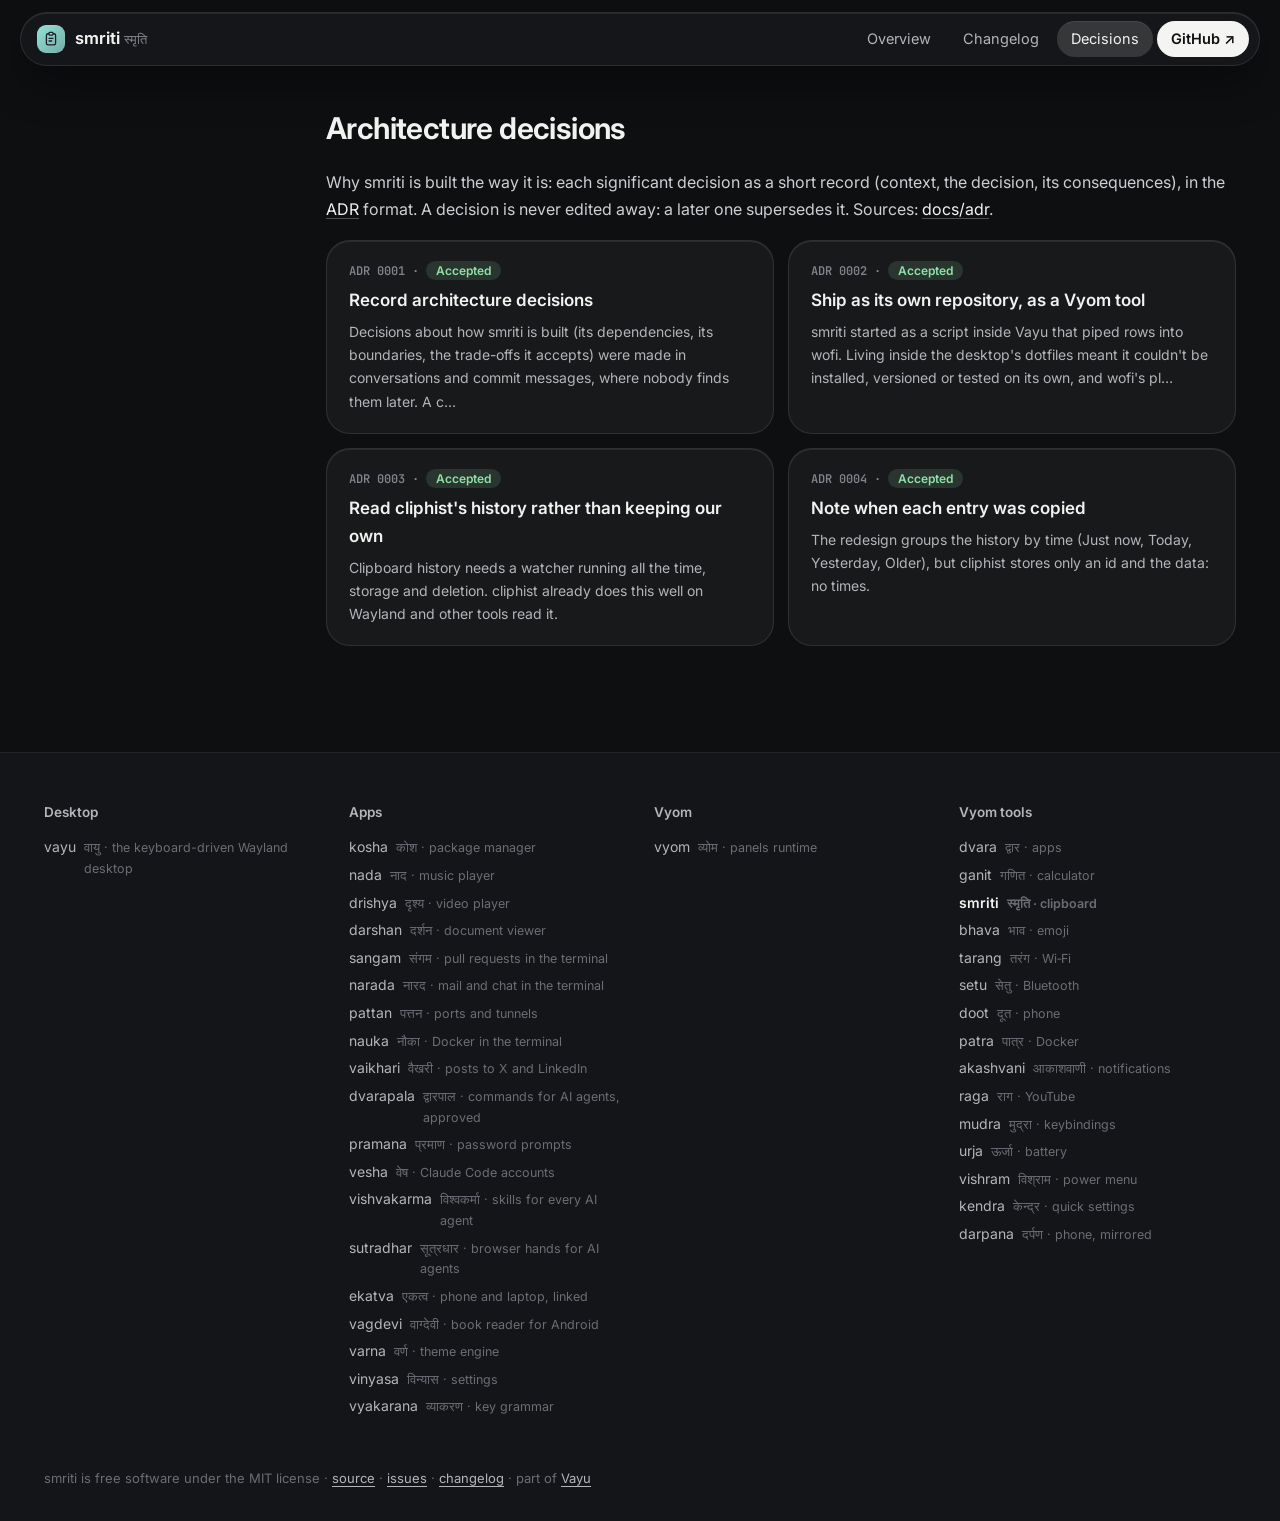
==== commit c53504fa: "Spatial look: graphite glass, round shapes, colour only for meaning Co-Authored-By: Claude Opus 5.5 " ====
--- a/docs/adr/index.html
+++ b/docs/adr/index.html
@@ -7,12 +7,12 @@
 <meta name="description" content="Clipboard history (cliphist): grouped by time, links, images, code and commands told apart by colour, thumbnails, a full preview, pins.">
 <meta property="og:title" content="Decisions · smriti">
 <meta property="og:description" content="Clipboard history (cliphist): grouped by time, links, images, code and commands told apart by colour, thumbnails, a full preview, pins.">
-<meta name="theme-color" content="#11111b">
+<meta name="theme-color" content="#0e0f11">
 <link rel="icon" href="../assets/logo.svg" type="image/svg+xml">
 <link rel="preconnect" href="https://fonts.googleapis.com">
 <link href="https://fonts.googleapis.com/css2?family=Inter:wght@400;500;600;700;800&family=JetBrains+Mono:wght@400;600&display=swap" rel="stylesheet">
 <link rel="stylesheet" href="../assets/site.css">
-<style>:root{--accent:#94e2d5;--glow:#94e2d533}</style>
+<style>:root{--tool:#82ddd5;--glow:#82ddd52e}</style>
 </head>
 <body>
 <header class="top"><div class="in">
--- a/docs/assets/site.css
+++ b/docs/assets/site.css
@@ -1,85 +1,100 @@
-:root{--crust:#11111b;--mantle:#181825;--base:#1e1e2e;--s0:#313244;--s1:#45475a;--ov0:#6c7086;--ov1:#7f849c;
---sub0:#a6adc8;--sub1:#bac2de;--text:#cdd6f4;--mauve:#cba6f7;--green:#a6e3a1;--peach:#fab387;--red:#f38ba8;--blue:#89b4fa;
+/* Vayu's Spatial look: graphite glass that floats, very round, colour only
+   where it means something. The near-white accent is where you act (links,
+   the main button); the tool's own colour (--tool) is only its signature:
+   the logo's glow, the shloka's line, the release dots. */
+:root{--crust:#0e0f11;--mantle:#141518;--base:#1b1c20;--s0:#2a2c31;--s1:#3a3c42;--ov0:#6a6d74;--ov1:#80838a;
+--sub0:#b3b5ba;--sub1:#cdcfd3;--text:#f2f2f0;--accent:#f4f4f2;--green:#8ee2a6;--peach:#f7b07d;--red:#ff9389;--blue:#93c4ff;
+--glass:rgba(255,255,255,.045);--rim:rgba(255,255,255,.10);--lit:inset 0 1px 0 rgba(255,255,255,.08);
 --ui:"Inter","Segoe UI",system-ui,sans-serif;--mono:"JetBrains Mono","JetBrainsMono Nerd Font",ui-monospace,monospace}
-*{box-sizing:border-box}html{scroll-behavior:smooth;scroll-padding-top:76px}
+*{box-sizing:border-box}html{scroll-behavior:smooth;scroll-padding-top:96px}
 body{margin:0;background:var(--crust);color:var(--text);font:16px/1.65 var(--ui);-webkit-font-smoothing:antialiased}
-a{color:var(--accent);text-decoration:none}a:hover{text-decoration:underline}
-code{font:.86em var(--mono);background:rgba(255,255,255,.06);border:1px solid rgba(255,255,255,.07);padding:.12em .4em;border-radius:6px;color:var(--sub1)}
+a{color:var(--accent);text-decoration:underline;text-decoration-color:rgba(244,244,242,.28);text-underline-offset:3px}
+a:hover{text-decoration-color:var(--accent)}
+code{font:.86em var(--mono);background:rgba(255,255,255,.07);padding:.14em .45em;border-radius:7px;color:var(--sub1)}
 img{max-width:100%;height:auto}
-/* nav */
-.top{position:sticky;top:0;z-index:20;backdrop-filter:blur(18px) saturate(1.4);-webkit-backdrop-filter:blur(18px) saturate(1.4);
-background:rgba(17,17,27,.72);border-bottom:1px solid rgba(255,255,255,.06)}
-.top .in{max-width:1240px;margin:0 auto;padding:12px 24px;display:flex;align-items:center;gap:22px}
-.brand{display:flex;align-items:center;gap:10px;font-weight:700;font-size:17px;color:var(--text)}
-.brand img{width:30px;height:30px;border-radius:8px}.brand small{font-weight:500;color:var(--ov1);font-size:13px}
+:focus-visible{outline:2px solid var(--accent);outline-offset:3px;border-radius:8px}
+/* nav: a floating glass pill */
+.top{position:sticky;top:12px;z-index:20;padding:0 16px}
+.top .in{max-width:1240px;margin:0 auto;padding:8px 10px 8px 16px;display:flex;align-items:center;gap:22px;
+border-radius:999px;background:rgba(27,28,32,.62);border:1px solid var(--rim);box-shadow:var(--lit),0 18px 40px rgba(0,0,0,.35);
+backdrop-filter:blur(24px) saturate(1.5);-webkit-backdrop-filter:blur(24px) saturate(1.5)}
+.brand{display:flex;align-items:center;gap:10px;font-weight:650;font-size:16.5px;color:var(--text);text-decoration:none}
+.brand img{width:28px;height:28px;border-radius:9px}.brand small{font-weight:500;color:var(--ov1);font-size:13px}
 .top nav{display:flex;gap:4px;margin-left:auto;flex-wrap:wrap}
-.top nav a{color:var(--sub0);padding:6px 12px;border-radius:9px;font-size:14.5px}
-.top nav a:hover,.top nav a.on{background:rgba(255,255,255,.06);color:var(--text);text-decoration:none}
-.top nav a.gh{border:1px solid rgba(255,255,255,.12)}
-/* hero */
-.hero{position:relative;overflow:hidden;border-bottom:1px solid rgba(255,255,255,.05)}
-.hero:before{content:"";position:absolute;inset:-40% -10% auto;height:640px;
-background:radial-gradient(600px 300px at 20% 30%,var(--glow),transparent 70%),radial-gradient(500px 300px at 85% 10%,rgba(137,180,250,.18),transparent 70%);pointer-events:none}
-.hero .in{position:relative;max-width:1240px;margin:0 auto;padding:72px 24px 56px;display:grid;grid-template-columns:minmax(0,1fr) auto;gap:40px;align-items:center}
-.eyebrow{font:600 13px var(--mono);letter-spacing:.14em;text-transform:uppercase;color:var(--accent)}
-.hero h1{font-size:clamp(40px,6vw,64px);line-height:1.04;margin:12px 0 6px;letter-spacing:-.03em}
-.hero .sa{font-size:22px;color:var(--accent);margin-bottom:18px}.hero .sa span{color:var(--ov1)}
-.hero .shloka{margin:0 0 26px;padding-left:16px;border-left:3px solid var(--accent);max-width:720px}.hero .shloka p{margin:0 0 6px;font-size:18px;line-height:1.6;color:var(--text)}.hero .shloka figcaption{font-size:14px;color:var(--sub0)}.hero .shloka cite{color:var(--ov1);font-style:normal;white-space:nowrap}
-.hero p.lead{font-size:19px;color:var(--sub0);max-width:720px;margin:0 0 26px}
+.top nav a{color:var(--sub0);padding:6px 14px;border-radius:999px;font-size:14.5px;text-decoration:none}
+.top nav a:hover{background:rgba(255,255,255,.07);color:var(--text)}
+.top nav a.on{background:rgba(255,255,255,.14);color:var(--text);box-shadow:var(--lit)}
+.top nav a.gh{background:var(--accent);color:var(--crust);font-weight:600}.top nav a.gh:hover{background:#fff}
+/* hero: the tool's light in a dark room */
+.hero{position:relative;overflow:hidden;margin-top:-64px;padding-top:64px}
+.hero:before{content:"";position:absolute;inset:-30% -10% auto;height:720px;
+background:radial-gradient(640px 340px at 18% 32%,var(--glow),transparent 70%),radial-gradient(520px 300px at 86% 8%,rgba(255,255,255,.06),transparent 70%);pointer-events:none}
+.hero .in{position:relative;max-width:1240px;margin:0 auto;padding:84px 24px 60px;display:grid;grid-template-columns:minmax(0,1fr) auto;gap:48px;align-items:center}
+.eyebrow{display:inline-flex;align-items:center;gap:8px;font:500 13.5px var(--ui);color:var(--sub1);padding:5px 13px 5px 11px;border-radius:999px;
+background:var(--glass);border:1px solid var(--rim);box-shadow:var(--lit)}
+.eyebrow:before{content:"";width:7px;height:7px;border-radius:50%;background:var(--tool)}
+.hero h1{font-size:clamp(42px,6vw,68px);line-height:1.02;margin:18px 0 8px;letter-spacing:-.035em;font-weight:700}
+.hero .sa{font-size:22px;color:var(--sub1);margin-bottom:22px}.hero .sa span{color:var(--ov1)}
+.hero .shloka{margin:0 0 28px;padding:16px 20px;border-radius:22px;background:var(--glass);border:1px solid var(--rim);box-shadow:var(--lit),inset 3px 0 0 var(--tool);max-width:720px}
+.hero .shloka p{margin:0 0 6px;font-size:18px;line-height:1.6;color:var(--text)}.hero .shloka figcaption{font-size:14px;color:var(--sub0)}.hero .shloka cite{color:var(--ov1);font-style:normal;white-space:nowrap}
+.hero p.lead{font-size:19px;color:var(--sub0);max-width:680px;margin:0 0 28px}
 .cta{display:flex;gap:10px;flex-wrap:wrap}
-.btn{display:inline-flex;align-items:center;gap:8px;padding:11px 18px;border-radius:12px;font-weight:600;font-size:15px;border:1px solid rgba(255,255,255,.12);color:var(--text);background:rgba(255,255,255,.04)}
-.btn:hover{text-decoration:none;background:rgba(255,255,255,.08)}
-.btn.primary{background:var(--accent);color:var(--crust);border-color:transparent}.btn.primary:hover{filter:brightness(1.06)}
-.hero .logo{width:180px;height:180px;filter:drop-shadow(0 24px 48px var(--glow))}
-.meta{display:flex;gap:18px;flex-wrap:wrap;margin-top:22px;color:var(--ov1);font-size:14px}.meta b{color:var(--sub1);font-weight:600}
+.btn{display:inline-flex;align-items:center;gap:8px;padding:11px 20px;border-radius:999px;font-weight:600;font-size:15px;color:var(--text);
+background:rgba(255,255,255,.07);border:1px solid var(--rim);box-shadow:var(--lit);text-decoration:none}
+.btn:hover{background:rgba(255,255,255,.12)}
+.btn.primary{background:var(--accent);color:var(--crust);border-color:transparent;box-shadow:none}.btn.primary:hover{background:#fff}
+.hero .logo{width:184px;height:184px;filter:drop-shadow(0 28px 56px var(--glow))}
+.meta{display:flex;gap:18px;flex-wrap:wrap;margin-top:24px;color:var(--ov1);font-size:14px}.meta b{color:var(--sub1);font-weight:600}
 /* layout */
-.wrap{max-width:1240px;margin:0 auto;padding:40px 24px 80px;display:grid;grid-template-columns:230px minmax(0,1fr);gap:48px}
-.toc{position:sticky;top:84px;align-self:start;max-height:calc(100vh - 100px);overflow:auto;font-size:14px;padding-right:6px}
-.toc b{display:block;font-size:11.5px;letter-spacing:.12em;text-transform:uppercase;color:var(--ov0);margin:0 0 10px}
-.toc a{display:block;color:var(--sub0);padding:4px 10px;border-left:2px solid var(--s0)}
-.toc a.l3{padding-left:22px;font-size:13px;color:var(--ov1)}
-.toc a:hover,.toc a.on{color:var(--text);border-left-color:var(--accent);text-decoration:none}
+.wrap{max-width:1240px;margin:0 auto;padding:44px 24px 88px;display:grid;grid-template-columns:230px minmax(0,1fr);gap:52px}
+.toc{position:sticky;top:96px;align-self:start;max-height:calc(100vh - 116px);overflow:auto;font-size:14px;padding-right:6px}
+.toc b{display:block;font-size:13px;font-weight:600;color:var(--ov1);margin:0 0 10px 12px}
+.toc a{display:block;color:var(--sub0);padding:5px 12px;border-radius:12px;text-decoration:none}
+.toc a.l3{padding-left:24px;font-size:13px;color:var(--ov1)}
+.toc a:hover{color:var(--text);background:rgba(255,255,255,.04)}
+.toc a.on{color:var(--text);background:rgba(255,255,255,.09);box-shadow:var(--lit)}
 article{min-width:0}
-article h2{font-size:30px;letter-spacing:-.015em;margin:56px 0 14px;padding-top:6px}
+article h2{font-size:30px;letter-spacing:-.02em;margin:60px 0 14px;padding-top:6px;font-weight:650}
 article h2:first-child{margin-top:0}
-article h3{font-size:20px;margin:34px 0 10px}article h4{font-size:16px;margin:24px 0 8px;color:var(--sub1)}
+article h3{font-size:20px;margin:34px 0 10px;font-weight:600}article h4{font-size:16px;margin:24px 0 8px;color:var(--sub1)}
 article p,article li{color:var(--sub1)}
-article .anchor{opacity:0;margin-left:-22px;width:22px;display:inline-block;color:var(--ov0)}
-article h2:hover .anchor,article h3:hover .anchor{opacity:1;text-decoration:none}
+article .anchor{opacity:0;margin-left:-22px;width:22px;display:inline-block;color:var(--ov0);text-decoration:none}
+article h2:hover .anchor,article h3:hover .anchor{opacity:1}
 article ul,article ol{padding-left:22px}article li{margin:5px 0}
-article img{border-radius:14px;border:1px solid rgba(255,255,255,.07)}
+article img{border-radius:22px;border:1px solid var(--rim);box-shadow:0 24px 60px rgba(0,0,0,.35)}
 article p[align=center]{text-align:center}article p[align=center] img{margin:6px 0}
-article blockquote{margin:22px 0;padding:14px 20px;border-left:3px solid var(--accent);background:rgba(255,255,255,.03);border-radius:12px}
-article blockquote p{margin:0;color:var(--sub0);font-style:italic}
-pre.code{position:relative;background:var(--mantle);border:1px solid var(--s0);border-radius:14px;padding:16px 18px;overflow:auto;font:13.5px/1.6 var(--mono);color:var(--sub1)}
-pre.code code{background:none;border:0;padding:0;font-size:inherit;color:inherit}
-pre.code .copy{position:absolute;top:8px;right:8px;font:600 11px var(--ui);padding:4px 9px;border-radius:7px;border:1px solid var(--s1);background:var(--base);color:var(--sub0);cursor:pointer;opacity:0;transition:.15s}
-pre.code:hover .copy{opacity:1}
-.table{overflow:auto;margin:16px 0;border:1px solid var(--s0);border-radius:14px}
+article blockquote{margin:22px 0;padding:16px 22px;background:var(--glass);border:1px solid var(--rim);box-shadow:var(--lit);border-radius:22px}
+article blockquote p{margin:0;color:var(--sub0)}
+pre.code{position:relative;background:rgba(0,0,0,.28);border:1px solid var(--rim);box-shadow:var(--lit);border-radius:20px;padding:18px 20px;overflow:auto;font:13.5px/1.65 var(--mono);color:var(--sub1)}
+pre.code code{background:none;padding:0;font-size:inherit;color:inherit}
+pre.code .copy{position:absolute;top:10px;right:10px;font:600 12px var(--ui);padding:5px 12px;border-radius:999px;border:0;background:rgba(255,255,255,.1);color:var(--text);cursor:pointer;opacity:0;transition:opacity .15s}
+pre.code:hover .copy,pre.code .copy:focus-visible{opacity:1}
+.table{overflow:auto;margin:16px 0;border:1px solid var(--rim);border-radius:20px;background:var(--glass);box-shadow:var(--lit)}
 table{border-collapse:collapse;width:100%;font-size:14.5px}
-th{text-align:left;background:var(--mantle);color:var(--sub1);font-weight:600;padding:10px 14px;border-bottom:1px solid var(--s0)}
-td{padding:9px 14px;border-bottom:1px solid rgba(49,50,68,.6);color:var(--sub1);vertical-align:top}tr:last-child td{border-bottom:0}
+th{text-align:left;color:var(--sub1);font-weight:600;padding:11px 16px;border-bottom:1px solid var(--rim);background:rgba(255,255,255,.03)}
+td{padding:10px 16px;border-bottom:1px solid rgba(255,255,255,.06);color:var(--sub1);vertical-align:top}tr:last-child td{border-bottom:0}
 td code{white-space:nowrap}
 /* changelog */
-.release{position:relative;padding:0 0 8px 28px;border-left:2px solid var(--s0);margin-left:6px}
-.release:before{content:"";position:absolute;left:-7px;top:10px;width:12px;height:12px;border-radius:50%;background:var(--accent);box-shadow:0 0 0 4px var(--crust)}
+.release{position:relative;padding:0 0 10px 30px;border-left:1px solid var(--s1);margin-left:6px}
+.release:before{content:"";position:absolute;left:-6px;top:11px;width:11px;height:11px;border-radius:50%;background:var(--tool);box-shadow:0 0 0 4px var(--crust)}
 .release h2{margin-top:0;font-size:24px}.release h2 .date{font:500 14px var(--mono);color:var(--ov1);margin-left:10px}
-.release .tag{font:600 12px var(--mono);padding:2px 8px;border-radius:7px;background:rgba(255,255,255,.06);color:var(--accent);margin-left:8px;vertical-align:3px}
+.release .tag{font:600 12px var(--mono);padding:2px 10px;border-radius:999px;background:rgba(255,255,255,.08);color:var(--text);margin-left:8px;vertical-align:3px}
 /* adr */
 .cards{display:grid;grid-template-columns:repeat(auto-fill,minmax(300px,1fr));gap:14px;margin:18px 0}
-.card{display:block;background:var(--mantle);border:1px solid var(--s0);border-radius:16px;padding:18px 20px;color:var(--text)}
-.card:hover{border-color:var(--accent);text-decoration:none;transform:translateY(-1px)}
-.card .n{font:600 12px var(--mono);color:var(--accent)}.card h3{margin:6px 0 6px;font-size:17px}.card p{margin:0;color:var(--sub0);font-size:14px}
-.status{display:inline-block;font:600 11px var(--mono);padding:2px 8px;border-radius:7px;background:rgba(166,227,161,.14);color:var(--green);text-transform:uppercase;letter-spacing:.06em}
-.status.superseded,.status.deprecated{background:rgba(250,179,135,.14);color:var(--peach)}.status.proposed{background:rgba(137,180,250,.14);color:var(--blue)}
+.card{display:block;background:var(--glass);border:1px solid var(--rim);box-shadow:var(--lit);border-radius:24px;padding:20px 22px;color:var(--text);text-decoration:none;transition:background .15s,border-color .15s}
+.card:hover{background:rgba(255,255,255,.075);border-color:rgba(255,255,255,.2)}
+.card .n{font:600 12px var(--mono);color:var(--ov1)}.card h3{margin:6px 0 6px;font-size:17px}.card p{margin:0;color:var(--sub0);font-size:14px}
+.status{display:inline-block;font:600 12px var(--ui);padding:2px 10px;border-radius:999px;background:rgba(142,226,166,.14);color:var(--green)}
+.status.superseded,.status.deprecated{background:rgba(247,176,125,.14);color:var(--peach)}.status.proposed{background:rgba(147,196,255,.14);color:var(--blue)}
 /* footer */
 footer{border-top:1px solid rgba(255,255,255,.06);background:var(--mantle)}
-footer .in{max-width:1240px;margin:0 auto;padding:44px 24px;display:grid;grid-template-columns:repeat(auto-fit,minmax(200px,1fr));gap:28px}
-footer h4{margin:0 0 10px;font-size:12px;letter-spacing:.12em;text-transform:uppercase;color:var(--ov0)}
-footer a{display:flex;gap:8px;align-items:baseline;color:var(--sub0);font-size:14px;padding:2px 0}footer a span{color:var(--ov0);font-size:12.5px}
-footer a.me{color:var(--accent)}
-footer .bottom{max-width:1240px;margin:0 auto;padding:0 24px 30px;color:var(--ov0);font-size:13px}
-footer .bottom a{display:inline;padding:0;font-size:13px}
-@media(max-width:900px){.wrap{grid-template-columns:1fr}.toc{display:none}.hero .in{grid-template-columns:1fr}.hero .logo{width:110px;height:110px;order:-1}
-.top nav a:not(.gh){padding:6px 8px}}
-@media(max-width:560px){.top nav a.hide{display:none}.hero .in{padding:44px 16px 36px}.wrap{padding:28px 16px 60px}}+footer .in{max-width:1240px;margin:0 auto;padding:48px 24px;display:grid;grid-template-columns:repeat(auto-fit,minmax(200px,1fr));gap:28px}
+footer h4{margin:0 0 10px;font-size:13.5px;font-weight:600;color:var(--sub0)}
+footer a{display:flex;gap:8px;align-items:baseline;color:var(--sub0);font-size:14px;padding:2px 0;text-decoration:none}footer a:hover{color:var(--text)}footer a span{color:var(--ov0);font-size:12.5px}
+footer a.me{color:var(--text);font-weight:600}
+footer .bottom{max-width:1240px;margin:0 auto;padding:0 24px 32px;color:var(--ov0);font-size:13px}
+footer .bottom a{display:inline;padding:0;font-size:13px;text-decoration:underline}
+@media(max-width:900px){.wrap{grid-template-columns:1fr}.toc{display:none}.hero .in{grid-template-columns:1fr}.hero .logo{width:112px;height:112px;order:-1}
+.top nav a:not(.gh){padding:6px 9px}}
+@media(max-width:560px){.top{padding:0 10px}.top .in{gap:10px;padding-left:12px}.brand small{display:none}.top nav a.hide{display:none}.hero .in{padding:52px 16px 36px}.wrap{padding:28px 16px 64px}}
+@media(prefers-reduced-motion:reduce){html{scroll-behavior:auto}*{transition:none!important}}
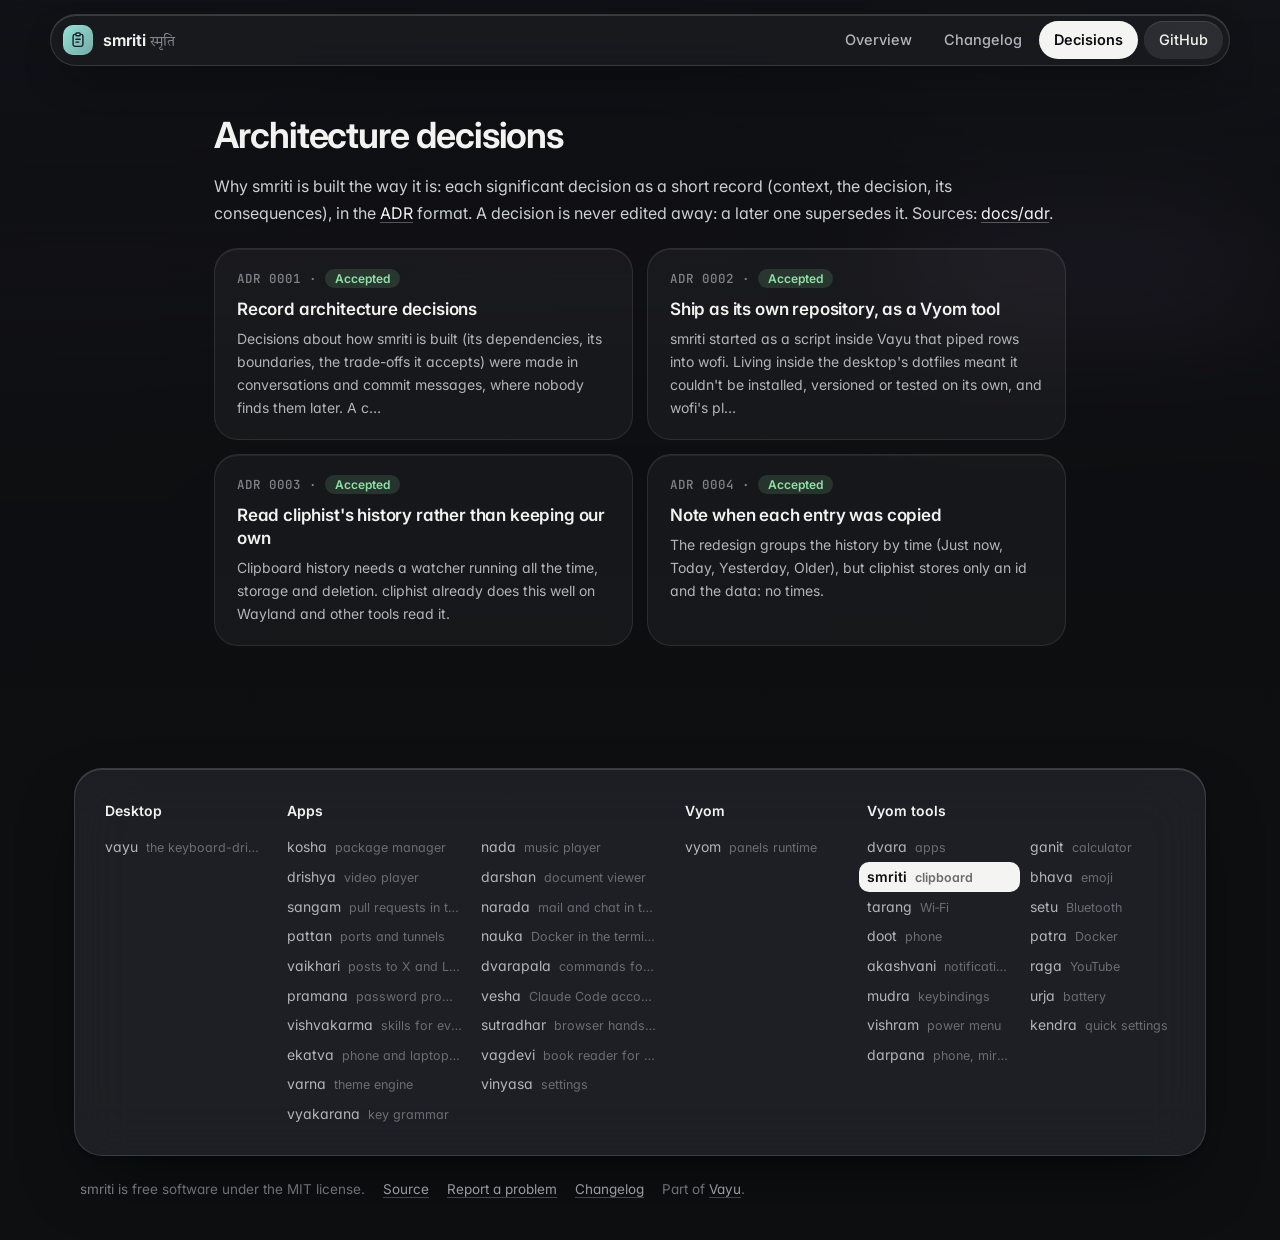
==== commit 4cb7b938: "Website: closer to Vayu's own Spatial site The tool's screenshot blurred behind the page, a centred " ====
--- a/docs/adr/index.html
+++ b/docs/adr/index.html
@@ -10,23 +10,25 @@
 <meta name="theme-color" content="#0e0f11">
 <link rel="icon" href="../assets/logo.svg" type="image/svg+xml">
 <link rel="preconnect" href="https://fonts.googleapis.com">
-<link href="https://fonts.googleapis.com/css2?family=Inter:wght@400;500;600;700;800&family=JetBrains+Mono:wght@400;600&display=swap" rel="stylesheet">
+<link rel="preconnect" href="https://fonts.gstatic.com" crossorigin>
+<link href="https://fonts.googleapis.com/css2?family=Inter:wght@400;500;600;700&family=JetBrains+Mono:wght@400;500;600&family=Tiro+Devanagari+Sanskrit&display=swap" rel="stylesheet">
 <link rel="stylesheet" href="../assets/site.css">
-<style>:root{--tool:#82ddd5;--glow:#82ddd52e}</style>
+<style>:root{--tool:#82ddd5}.backdrop:before{background-image:url("../assets/screenshots/smriti.png")}</style>
 </head>
-<body>
+<body class="sub">
+<div class="backdrop" aria-hidden="true"></div>
 <header class="top"><div class="in">
 <a class="brand" href="../index.html"><img src="../assets/logo.svg" alt=""><span>smriti <small>स्मृति</small></span></a>
-<nav><a href="../index.html" class="">Overview</a><a href="../changelog.html" class="">Changelog</a><a href="../adr/index.html" class="on hide">Decisions</a><a class="gh" href="https://github.com/Theyashsawarkar/smriti">GitHub ↗</a></nav></div></header>
+<nav><a href="../index.html" class="">Overview</a><a href="../changelog.html" class="">Changelog</a><a href="../adr/index.html" class="on hide">Decisions</a><a class="gh" href="https://github.com/Theyashsawarkar/smriti">GitHub</a></nav></div></header>
 
-<div class="wrap"><aside class="toc"></aside><article>
+<div class="wrap solo"><article>
 <h2>Architecture decisions</h2><p>Why smriti is built the way it is: each significant decision as a short record (context, the decision, its consequences), in the <a href="https://cognitect.com/blog/2011/11/15/documenting-architecture-decisions">ADR</a> format. A decision is never edited away: a later one supersedes it. Sources: <a href="https://github.com/Theyashsawarkar/smriti/tree/main/docs/adr">docs/adr</a>.</p><div class="cards"><a class="card" href="0001-record-architecture-decisions.html"><div class="n">ADR 0001 · <span class="status accepted">Accepted</span></div><h3>Record architecture decisions</h3><p>Decisions about how smriti is built (its dependencies, its boundaries, the trade-offs it accepts) were made in conversations and commit messages, where nobody finds them later. A c…</p></a><a class="card" href="0002-own-repository-as-a-vyom-tool.html"><div class="n">ADR 0002 · <span class="status accepted">Accepted</span></div><h3>Ship as its own repository, as a Vyom tool</h3><p>smriti started as a script inside Vayu that piped rows into wofi. Living inside the desktop&#x27;s dotfiles meant it couldn&#x27;t be installed, versioned or tested on its own, and wofi&#x27;s pl…</p></a><a class="card" href="0003-cliphist-as-the-store.html"><div class="n">ADR 0003 · <span class="status accepted">Accepted</span></div><h3>Read cliphist&#x27;s history rather than keeping our own</h3><p>Clipboard history needs a watcher running all the time, storage and deletion. cliphist already does this well on Wayland and other tools read it.</p></a><a class="card" href="0004-note-copy-times.html"><div class="n">ADR 0004 · <span class="status accepted">Accepted</span></div><h3>Note when each entry was copied</h3><p>The redesign groups the history by time (Just now, Today, Yesterday, Older), but cliphist stores only an id and the data: no times.</p></a></div>
 </article></div>
-<footer><div class="in"><div><h4>Desktop</h4><a href="https://vayu.theyashsawarkar.dev/" class="">vayu <span>वायु · the keyboard-driven Wayland desktop</span></a></div><div><h4>Apps</h4><a href="https://kosha.theyashsawarkar.dev/" class="">kosha <span>कोश · package manager</span></a><a href="https://nada.theyashsawarkar.dev/" class="">nada <span>नाद · music player</span></a><a href="https://drishya.theyashsawarkar.dev/" class="">drishya <span>दृश्य · video player</span></a><a href="https://darshan.theyashsawarkar.dev/" class="">darshan <span>दर्शन · document viewer</span></a><a href="https://sangam.theyashsawarkar.dev/" class="">sangam <span>संगम · pull requests in the terminal</span></a><a href="https://narada.theyashsawarkar.dev/" class="">narada <span>नारद · mail and chat in the terminal</span></a><a href="https://pattan.theyashsawarkar.dev/" class="">pattan <span>पत्तन · ports and tunnels</span></a><a href="https://nauka.theyashsawarkar.dev/" class="">nauka <span>नौका · Docker in the terminal</span></a><a href="https://vaikhari.theyashsawarkar.dev/" class="">vaikhari <span>वैखरी · posts to X and LinkedIn</span></a><a href="https://dvarapala.theyashsawarkar.dev/" class="">dvarapala <span>द्वारपाल · commands for AI agents, approved</span></a><a href="https://pramana.theyashsawarkar.dev/" class="">pramana <span>प्रमाण · password prompts</span></a><a href="https://vesha.theyashsawarkar.dev/" class="">vesha <span>वेष · Claude Code accounts</span></a><a href="https://vishvakarma.theyashsawarkar.dev/" class="">vishvakarma <span>विश्वकर्मा · skills for every AI agent</span></a><a href="https://sutradhar.theyashsawarkar.dev/" class="">sutradhar <span>सूत्रधार · browser hands for AI agents</span></a><a href="https://ekatva.theyashsawarkar.dev/" class="">ekatva <span>एकत्व · phone and laptop, linked</span></a><a href="https://vagdevi.theyashsawarkar.dev/" class="">vagdevi <span>वाग्देवी · book reader for Android</span></a><a href="https://varna.theyashsawarkar.dev/" class="">varna <span>वर्ण · theme engine</span></a><a href="https://vinyasa.theyashsawarkar.dev/" class="">vinyasa <span>विन्यास · settings</span></a><a href="https://vyakarana.theyashsawarkar.dev/" class="">vyakarana <span>व्याकरण · key grammar</span></a></div><div><h4>Vyom</h4><a href="https://vyom.theyashsawarkar.dev/" class="">vyom <span>व्योम · panels runtime</span></a></div><div><h4>Vyom tools</h4><a href="https://dvara.theyashsawarkar.dev/" class="">dvara <span>द्वार · apps</span></a><a href="https://ganit.theyashsawarkar.dev/" class="">ganit <span>गणित · calculator</span></a><a href="https://smriti.theyashsawarkar.dev/" class="me">smriti <span>स्मृति · clipboard</span></a><a href="https://bhava.theyashsawarkar.dev/" class="">bhava <span>भाव · emoji</span></a><a href="https://tarang.theyashsawarkar.dev/" class="">tarang <span>तरंग · Wi‑Fi</span></a><a href="https://setu.theyashsawarkar.dev/" class="">setu <span>सेतु · Bluetooth</span></a><a href="https://doot.theyashsawarkar.dev/" class="">doot <span>दूत · phone</span></a><a href="https://patra.theyashsawarkar.dev/" class="">patra <span>पात्र · Docker</span></a><a href="https://akashvani.theyashsawarkar.dev/" class="">akashvani <span>आकाशवाणी · notifications</span></a><a href="https://raga.theyashsawarkar.dev/" class="">raga <span>राग · YouTube</span></a><a href="https://mudra.theyashsawarkar.dev/" class="">mudra <span>मुद्रा · keybindings</span></a><a href="https://urja.theyashsawarkar.dev/" class="">urja <span>ऊर्जा · battery</span></a><a href="https://vishram.theyashsawarkar.dev/" class="">vishram <span>विश्राम · power menu</span></a><a href="https://kendra.theyashsawarkar.dev/" class="">kendra <span>केन्द्र · quick settings</span></a><a href="https://darpana.theyashsawarkar.dev/" class="">darpana <span>दर्पण · phone, mirrored</span></a></div></div>
-<div class="bottom">smriti is free software under the MIT license · <a href="https://github.com/Theyashsawarkar/smriti">source</a> · <a href="https://github.com/Theyashsawarkar/smriti/issues">issues</a> · <a href="../changelog.html">changelog</a> · part of <a href="https://vayu.theyashsawarkar.dev/">Vayu</a></div></footer>
+<footer><div class="in glass"><div class=""><h4>Desktop</h4><div class="list"><a href="https://vayu.theyashsawarkar.dev/" class="">vayu <span>the keyboard-driven Wayland desktop</span></a></div></div><div class="g2"><h4>Apps</h4><div class="list"><a href="https://kosha.theyashsawarkar.dev/" class="">kosha <span>package manager</span></a><a href="https://nada.theyashsawarkar.dev/" class="">nada <span>music player</span></a><a href="https://drishya.theyashsawarkar.dev/" class="">drishya <span>video player</span></a><a href="https://darshan.theyashsawarkar.dev/" class="">darshan <span>document viewer</span></a><a href="https://sangam.theyashsawarkar.dev/" class="">sangam <span>pull requests in the terminal</span></a><a href="https://narada.theyashsawarkar.dev/" class="">narada <span>mail and chat in the terminal</span></a><a href="https://pattan.theyashsawarkar.dev/" class="">pattan <span>ports and tunnels</span></a><a href="https://nauka.theyashsawarkar.dev/" class="">nauka <span>Docker in the terminal</span></a><a href="https://vaikhari.theyashsawarkar.dev/" class="">vaikhari <span>posts to X and LinkedIn</span></a><a href="https://dvarapala.theyashsawarkar.dev/" class="">dvarapala <span>commands for AI agents, approved</span></a><a href="https://pramana.theyashsawarkar.dev/" class="">pramana <span>password prompts</span></a><a href="https://vesha.theyashsawarkar.dev/" class="">vesha <span>Claude Code accounts</span></a><a href="https://vishvakarma.theyashsawarkar.dev/" class="">vishvakarma <span>skills for every AI agent</span></a><a href="https://sutradhar.theyashsawarkar.dev/" class="">sutradhar <span>browser hands for AI agents</span></a><a href="https://ekatva.theyashsawarkar.dev/" class="">ekatva <span>phone and laptop, linked</span></a><a href="https://vagdevi.theyashsawarkar.dev/" class="">vagdevi <span>book reader for Android</span></a><a href="https://varna.theyashsawarkar.dev/" class="">varna <span>theme engine</span></a><a href="https://vinyasa.theyashsawarkar.dev/" class="">vinyasa <span>settings</span></a><a href="https://vyakarana.theyashsawarkar.dev/" class="">vyakarana <span>key grammar</span></a></div></div><div class=""><h4>Vyom</h4><div class="list"><a href="https://vyom.theyashsawarkar.dev/" class="">vyom <span>panels runtime</span></a></div></div><div class="g2"><h4>Vyom tools</h4><div class="list"><a href="https://dvara.theyashsawarkar.dev/" class="">dvara <span>apps</span></a><a href="https://ganit.theyashsawarkar.dev/" class="">ganit <span>calculator</span></a><a href="https://smriti.theyashsawarkar.dev/" class="me" aria-current="page">smriti <span>clipboard</span></a><a href="https://bhava.theyashsawarkar.dev/" class="">bhava <span>emoji</span></a><a href="https://tarang.theyashsawarkar.dev/" class="">tarang <span>Wi‑Fi</span></a><a href="https://setu.theyashsawarkar.dev/" class="">setu <span>Bluetooth</span></a><a href="https://doot.theyashsawarkar.dev/" class="">doot <span>phone</span></a><a href="https://patra.theyashsawarkar.dev/" class="">patra <span>Docker</span></a><a href="https://akashvani.theyashsawarkar.dev/" class="">akashvani <span>notifications</span></a><a href="https://raga.theyashsawarkar.dev/" class="">raga <span>YouTube</span></a><a href="https://mudra.theyashsawarkar.dev/" class="">mudra <span>keybindings</span></a><a href="https://urja.theyashsawarkar.dev/" class="">urja <span>battery</span></a><a href="https://vishram.theyashsawarkar.dev/" class="">vishram <span>power menu</span></a><a href="https://kendra.theyashsawarkar.dev/" class="">kendra <span>quick settings</span></a><a href="https://darpana.theyashsawarkar.dev/" class="">darpana <span>phone, mirrored</span></a></div></div></div>
+<div class="bottom"><span>smriti is free software under the MIT license.</span><a href="https://github.com/Theyashsawarkar/smriti">Source</a><a href="https://github.com/Theyashsawarkar/smriti/issues">Report a problem</a><a href="../changelog.html">Changelog</a><span>Part of <a href="https://vayu.theyashsawarkar.dev/">Vayu</a>.</span></div></footer>
 <script>
-document.querySelectorAll('pre.code').forEach(p=>{const b=document.createElement('button');b.className='copy';b.textContent='Copy';
-b.onclick=()=>{navigator.clipboard.writeText(p.innerText.replace(/^Copy/,'')).then(()=>{b.textContent='Copied';setTimeout(()=>b.textContent='Copy',1200)})};p.appendChild(b)});
+document.querySelectorAll('pre.code').forEach(p=>{const b=document.createElement('button');b.className='copy';b.type='button';b.textContent='Copy';
+b.onclick=()=>{navigator.clipboard.writeText(p.querySelector('code').innerText).then(()=>{b.textContent='Copied';b.classList.add('done');setTimeout(()=>{b.textContent='Copy';b.classList.remove('done')},1400)})};p.appendChild(b)});
 const links=[...document.querySelectorAll('.toc a')];if(links.length){const hs=links.map(a=>document.getElementById(a.hash.slice(1))).filter(Boolean);
 const on=()=>{let cur=hs[0];for(const h of hs){if(h.getBoundingClientRect().top<120)cur=h}links.forEach(a=>a.classList.toggle('on',cur&&a.hash==='#'+cur.id))};
 addEventListener('scroll',on,{passive:true});on()}
--- a/docs/assets/site.css
+++ b/docs/assets/site.css
@@ -1,100 +1,131 @@
-/* Vayu's Spatial look: graphite glass that floats, very round, colour only
-   where it means something. The near-white accent is where you act (links,
-   the main button); the tool's own colour (--tool) is only its signature:
-   the logo's glow, the shloka's line, the release dots. */
+/* Vayu's Spatial look (the same as vayu.theyashsawarkar.dev): graphite
+   glass floating over the tool's own screenshot, blurred far out of focus;
+   very round; where you are is a near-white pill or brighter glass; no
+   glows; colour only where it means something. The tool's own colour
+   (--tool) is only its signature: the release dots. */
 :root{--crust:#0e0f11;--mantle:#141518;--base:#1b1c20;--s0:#2a2c31;--s1:#3a3c42;--ov0:#6a6d74;--ov1:#80838a;
---sub0:#b3b5ba;--sub1:#cdcfd3;--text:#f2f2f0;--accent:#f4f4f2;--green:#8ee2a6;--peach:#f7b07d;--red:#ff9389;--blue:#93c4ff;
---glass:rgba(255,255,255,.045);--rim:rgba(255,255,255,.10);--lit:inset 0 1px 0 rgba(255,255,255,.08);
---ui:"Inter","Segoe UI",system-ui,sans-serif;--mono:"JetBrains Mono","JetBrainsMono Nerd Font",ui-monospace,monospace}
+--sub0:#b3b5ba;--sub1:#cdcfd3;--text:#f2f2f0;--accent:#f4f4f2;--green:#8ee2a6;--peach:#f7b07d;--red:#ff9389;--blue:#93c4ff;--yellow:#f3d47f;
+--glass:rgba(52,54,60,.44);--hi:rgba(255,255,255,.09);--rim:rgba(255,255,255,.13);--lit:inset 0 1px 0 rgba(255,255,255,.15);
+--float:0 30px 70px -24px rgba(0,0,0,.7),0 2px 6px rgba(0,0,0,.25);--blur:blur(28px) saturate(160%);
+--ui:"Inter","Adwaita Sans",system-ui,sans-serif;--mono:"JetBrains Mono","JetBrainsMono Nerd Font",ui-monospace,monospace;
+--sa:"Tiro Devanagari Sanskrit","Noto Serif Devanagari",serif;color-scheme:dark}
 *{box-sizing:border-box}html{scroll-behavior:smooth;scroll-padding-top:96px}
-body{margin:0;background:var(--crust);color:var(--text);font:16px/1.65 var(--ui);-webkit-font-smoothing:antialiased}
-a{color:var(--accent);text-decoration:underline;text-decoration-color:rgba(244,244,242,.28);text-underline-offset:3px}
-a:hover{text-decoration-color:var(--accent)}
+body{margin:0;min-height:100vh;background:var(--crust);color:var(--text);font:16px/1.65 var(--ui);-webkit-font-smoothing:antialiased;font-feature-settings:"cv11","ss01"}
+/* the backdrop: the tool's screenshot, out of focus, fading to graphite */
+.backdrop{position:fixed;inset:0;z-index:-1;overflow:hidden;pointer-events:none}
+.backdrop:before{content:"";position:absolute;inset:-12%;background:center/cover no-repeat;filter:blur(64px) saturate(1.25) brightness(.62);transform:translateZ(0)}
+.backdrop:after{content:"";position:absolute;inset:0;background:linear-gradient(to bottom,rgba(14,15,17,.25),rgba(14,15,17,.8) 60%,var(--crust))}
+.backdrop.none:before{background:radial-gradient(60% 50% at 50% 0%,color-mix(in srgb,var(--tool) 22%,transparent),transparent 70%);filter:none}
+.sub .backdrop:after{background:linear-gradient(to bottom,rgba(14,15,17,.55),rgba(14,15,17,.93) 45%,var(--crust))}
+a{color:var(--accent);text-decoration:underline;text-decoration-color:rgba(244,244,242,.3);text-underline-offset:3px}
+a:hover{text-decoration-color:currentColor}
 code{font:.86em var(--mono);background:rgba(255,255,255,.07);padding:.14em .45em;border-radius:7px;color:var(--sub1)}
+kbd{display:inline-block;min-width:1.7em;padding:.05em .45em;font:500 .8em/1.6 var(--mono);text-align:center;color:var(--text);background:rgba(255,255,255,.08);border:1px solid rgba(255,255,255,.14);border-bottom-width:2px;border-radius:8px}
 img{max-width:100%;height:auto}
-:focus-visible{outline:2px solid var(--accent);outline-offset:3px;border-radius:8px}
-/* nav: a floating glass pill */
-.top{position:sticky;top:12px;z-index:20;padding:0 16px}
-.top .in{max-width:1240px;margin:0 auto;padding:8px 10px 8px 16px;display:flex;align-items:center;gap:22px;
-border-radius:999px;background:rgba(27,28,32,.62);border:1px solid var(--rim);box-shadow:var(--lit),0 18px 40px rgba(0,0,0,.35);
-backdrop-filter:blur(24px) saturate(1.5);-webkit-backdrop-filter:blur(24px) saturate(1.5)}
-.brand{display:flex;align-items:center;gap:10px;font-weight:650;font-size:16.5px;color:var(--text);text-decoration:none}
-.brand img{width:28px;height:28px;border-radius:9px}.brand small{font-weight:500;color:var(--ov1);font-size:13px}
-.top nav{display:flex;gap:4px;margin-left:auto;flex-wrap:wrap}
-.top nav a{color:var(--sub0);padding:6px 14px;border-radius:999px;font-size:14.5px;text-decoration:none}
-.top nav a:hover{background:rgba(255,255,255,.07);color:var(--text)}
-.top nav a.on{background:rgba(255,255,255,.14);color:var(--text);box-shadow:var(--lit)}
-.top nav a.gh{background:var(--accent);color:var(--crust);font-weight:600}.top nav a.gh:hover{background:#fff}
-/* hero: the tool's light in a dark room */
-.hero{position:relative;overflow:hidden;margin-top:-64px;padding-top:64px}
-.hero:before{content:"";position:absolute;inset:-30% -10% auto;height:720px;
-background:radial-gradient(640px 340px at 18% 32%,var(--glow),transparent 70%),radial-gradient(520px 300px at 86% 8%,rgba(255,255,255,.06),transparent 70%);pointer-events:none}
-.hero .in{position:relative;max-width:1240px;margin:0 auto;padding:84px 24px 60px;display:grid;grid-template-columns:minmax(0,1fr) auto;gap:48px;align-items:center}
-.eyebrow{display:inline-flex;align-items:center;gap:8px;font:500 13.5px var(--ui);color:var(--sub1);padding:5px 13px 5px 11px;border-radius:999px;
-background:var(--glass);border:1px solid var(--rim);box-shadow:var(--lit)}
-.eyebrow:before{content:"";width:7px;height:7px;border-radius:50%;background:var(--tool)}
-.hero h1{font-size:clamp(42px,6vw,68px);line-height:1.02;margin:18px 0 8px;letter-spacing:-.035em;font-weight:700}
-.hero .sa{font-size:22px;color:var(--sub1);margin-bottom:22px}.hero .sa span{color:var(--ov1)}
-.hero .shloka{margin:0 0 28px;padding:16px 20px;border-radius:22px;background:var(--glass);border:1px solid var(--rim);box-shadow:var(--lit),inset 3px 0 0 var(--tool);max-width:720px}
-.hero .shloka p{margin:0 0 6px;font-size:18px;line-height:1.6;color:var(--text)}.hero .shloka figcaption{font-size:14px;color:var(--sub0)}.hero .shloka cite{color:var(--ov1);font-style:normal;white-space:nowrap}
-.hero p.lead{font-size:19px;color:var(--sub0);max-width:680px;margin:0 0 28px}
-.cta{display:flex;gap:10px;flex-wrap:wrap}
-.btn{display:inline-flex;align-items:center;gap:8px;padding:11px 20px;border-radius:999px;font-weight:600;font-size:15px;color:var(--text);
-background:rgba(255,255,255,.07);border:1px solid var(--rim);box-shadow:var(--lit);text-decoration:none}
-.btn:hover{background:rgba(255,255,255,.12)}
-.btn.primary{background:var(--accent);color:var(--crust);border-color:transparent;box-shadow:none}.btn.primary:hover{background:#fff}
-.hero .logo{width:184px;height:184px;filter:drop-shadow(0 28px 56px var(--glow))}
-.meta{display:flex;gap:18px;flex-wrap:wrap;margin-top:24px;color:var(--ov1);font-size:14px}.meta b{color:var(--sub1);font-weight:600}
-/* layout */
-.wrap{max-width:1240px;margin:0 auto;padding:44px 24px 88px;display:grid;grid-template-columns:230px minmax(0,1fr);gap:52px}
-.toc{position:sticky;top:96px;align-self:start;max-height:calc(100vh - 116px);overflow:auto;font-size:14px;padding-right:6px}
-.toc b{display:block;font-size:13px;font-weight:600;color:var(--ov1);margin:0 0 10px 12px}
-.toc a{display:block;color:var(--sub0);padding:5px 12px;border-radius:12px;text-decoration:none}
-.toc a.l3{padding-left:24px;font-size:13px;color:var(--ov1)}
-.toc a:hover{color:var(--text);background:rgba(255,255,255,.04)}
-.toc a.on{color:var(--text);background:rgba(255,255,255,.09);box-shadow:var(--lit)}
-article{min-width:0}
-article h2{font-size:30px;letter-spacing:-.02em;margin:60px 0 14px;padding-top:6px;font-weight:650}
-article h2:first-child{margin-top:0}
-article h3{font-size:20px;margin:34px 0 10px;font-weight:600}article h4{font-size:16px;margin:24px 0 8px;color:var(--sub1)}
-article p,article li{color:var(--sub1)}
+:focus-visible{outline:2px solid var(--accent);outline-offset:3px;border-radius:10px}
+.glass{background:var(--glass);-webkit-backdrop-filter:var(--blur);backdrop-filter:var(--blur);border:1px solid var(--rim);box-shadow:var(--lit),var(--float)}
+/* nav: a floating glass capsule; the page you're on is the near-white pill */
+.top{position:sticky;top:0;z-index:20;padding:14px 24px 0}
+.top .in{max-width:1180px;margin:0 auto;padding:6px 6px 6px 10px;display:flex;align-items:center;gap:18px;border-radius:999px;
+background:rgba(30,31,35,.62);-webkit-backdrop-filter:var(--blur);backdrop-filter:var(--blur);border:1px solid var(--rim);box-shadow:var(--lit),0 18px 40px -18px rgba(0,0,0,.7)}
+.brand{display:flex;align-items:center;gap:10px;font-weight:650;font-size:16px;color:var(--text);text-decoration:none;padding:2px 6px 2px 2px;border-radius:999px}
+.brand img{width:30px;height:30px;border-radius:10px}.brand small{font:400 14px var(--sa);color:var(--ov1)}
+.top nav{display:flex;gap:2px;margin-left:auto}
+.top nav a{color:var(--sub0);padding:7px 15px;border-radius:999px;font-size:14.5px;font-weight:500;text-decoration:none;white-space:nowrap;transition:background-color .15s,color .15s}
+.top nav a:hover{background:rgba(255,255,255,.08);color:var(--text)}
+.top nav a.on{background:var(--accent);color:var(--crust);font-weight:600}
+.top nav a.gh{color:var(--text);background:rgba(255,255,255,.09);box-shadow:inset 0 1px 0 rgba(255,255,255,.1);margin-left:4px}.top nav a.gh:hover{background:rgba(255,255,255,.15)}
+/* hero: the logo, the name, the verse, then the tool itself */
+.hero{max-width:860px;margin:0 auto;padding:76px 24px 0;text-align:center}
+.hero .logo{width:104px;height:104px;border-radius:28px;box-shadow:0 26px 50px -18px rgba(0,0,0,.8),0 0 0 1px rgba(255,255,255,.08)}
+.hero h1{font-size:clamp(46px,7vw,76px);line-height:1;margin:26px 0 10px;letter-spacing:-.04em;font-weight:700}
+.hero .sa{font-size:16px;color:var(--sub0)}.hero .sa b{font:400 21px var(--sa);color:var(--sub1);margin-right:6px}.hero .sa i{font-style:normal;color:var(--ov1)}
+.hero p.lead{font-size:19.5px;line-height:1.55;color:var(--sub1);max-width:34em;margin:22px auto 0;text-wrap:pretty}
+.hero .shloka{margin:34px auto 0;max-width:600px}
+.hero .shloka p{margin:0;font:400 21px/1.55 var(--sa);color:var(--text)}
+.hero .shloka figcaption{margin-top:10px;font-size:14.5px;color:var(--sub0);text-wrap:pretty}.hero .shloka cite{display:block;margin-top:2px;color:var(--ov1);font-style:normal;font-size:13px}
+.cta{display:flex;gap:10px;flex-wrap:wrap;justify-content:center;margin-top:32px}
+.btn{display:inline-flex;align-items:center;gap:8px;padding:12px 22px;border-radius:999px;font-weight:600;font-size:15px;color:var(--text);
+background:rgba(255,255,255,.08);border:1px solid var(--rim);box-shadow:var(--lit);-webkit-backdrop-filter:var(--blur);backdrop-filter:var(--blur);text-decoration:none;transition:background-color .15s}
+.btn:hover{background:rgba(255,255,255,.14)}
+.btn.primary{background:var(--accent);color:var(--crust);border-color:transparent;box-shadow:0 10px 30px -12px rgba(0,0,0,.6)}.btn.primary:hover{background:#fff}
+.meta{display:flex;gap:6px;flex-wrap:wrap;justify-content:center;margin-top:20px;font-size:13.5px;color:var(--ov1)}
+.meta span{padding:4px 12px;border-radius:999px;border:1px solid rgba(255,255,255,.09)}.meta b{color:var(--sub1);font-weight:600}
+.shot{max-width:1180px;margin:56px auto 0;padding:0 24px;display:flex;gap:22px;justify-content:center;align-items:flex-start}
+.shot img{display:block;border-radius:26px;border:1px solid var(--rim);background:var(--base);box-shadow:0 0 0 6px rgba(255,255,255,.04),0 50px 110px -30px rgba(0,0,0,.85)}
+.shot.many img{flex:1 1 0;min-width:0;max-width:300px;border-radius:30px}
+.shot figcaption{display:none}
+/* layout: a glass "On this page" panel beside the article */
+.wrap{max-width:1180px;margin:0 auto;padding:72px 24px 40px;display:grid;grid-template-columns:240px minmax(0,1fr);gap:56px}
+.sub .wrap{padding-top:48px}
+.wrap.solo{grid-template-columns:minmax(0,1fr);max-width:900px}.wrap.solo article{max-width:none}
+.adrmeta+h2{border-top:0;padding-top:0;margin-top:10px;font-size:36px;letter-spacing:-.03em}
+article>h2:first-child{font-size:36px;letter-spacing:-.03em}
+.toc{position:sticky;top:92px;align-self:start;max-height:calc(100vh - 112px);overflow:auto;scrollbar-width:thin;scrollbar-color:rgba(255,255,255,.15) transparent;
+padding:14px 8px 10px;border-radius:24px;background:rgba(30,31,35,.6);-webkit-backdrop-filter:var(--blur);backdrop-filter:var(--blur);border:1px solid var(--rim);box-shadow:var(--lit),0 24px 50px -24px rgba(0,0,0,.7)}
+.toc:empty{display:none}
+.toc b{display:block;font-size:13px;font-weight:600;color:var(--ov1);margin:0 12px 6px}
+.toc a{display:block;color:var(--sub0);padding:6px 12px;border-radius:14px;font-size:13.5px;line-height:1.4;text-decoration:none;transition:background-color .15s,color .15s}
+.toc a.l3{padding:4px 12px 4px 24px;font-size:12.5px;color:var(--ov1)}
+.toc a:hover{color:var(--text);background:rgba(255,255,255,.06)}
+.toc a.on{color:var(--text);background:rgba(255,255,255,.11);box-shadow:inset 0 1px 0 rgba(255,255,255,.12),inset 0 0 0 1px rgba(255,255,255,.08)}
+article{min-width:0;max-width:820px}
+article h2{font-size:28px;line-height:1.2;letter-spacing:-.022em;margin:64px 0 14px;padding-top:28px;border-top:1px solid rgba(255,255,255,.08);font-weight:650}
+article>h2:first-child,article>section:first-child h2{margin-top:0;padding-top:0;border-top:0}
+article h3{font-size:19px;margin:34px 0 10px;font-weight:600;letter-spacing:-.01em}article h4{font-size:16px;margin:24px 0 8px;color:var(--sub1)}
+article p,article li{color:var(--sub1);overflow-wrap:anywhere}article strong{color:var(--text);font-weight:600}
 article .anchor{opacity:0;margin-left:-22px;width:22px;display:inline-block;color:var(--ov0);text-decoration:none}
 article h2:hover .anchor,article h3:hover .anchor{opacity:1}
-article ul,article ol{padding-left:22px}article li{margin:5px 0}
-article img{border-radius:22px;border:1px solid var(--rim);box-shadow:0 24px 60px rgba(0,0,0,.35)}
+article ul,article ol{padding-left:22px}article li{margin:5px 0}article li::marker{color:var(--ov0)}
+article img{border-radius:22px;border:1px solid var(--rim);box-shadow:0 30px 70px -28px rgba(0,0,0,.85)}
 article p[align=center]{text-align:center}article p[align=center] img{margin:6px 0}
-article blockquote{margin:22px 0;padding:16px 22px;background:var(--glass);border:1px solid var(--rim);box-shadow:var(--lit);border-radius:22px}
-article blockquote p{margin:0;color:var(--sub0)}
-pre.code{position:relative;background:rgba(0,0,0,.28);border:1px solid var(--rim);box-shadow:var(--lit);border-radius:20px;padding:18px 20px;overflow:auto;font:13.5px/1.65 var(--mono);color:var(--sub1)}
+article blockquote{margin:22px 0;padding:14px 20px;background:rgba(255,255,255,.04);border:1px solid rgba(255,255,255,.08);box-shadow:inset 0 1px 0 rgba(255,255,255,.06);border-radius:20px}
+article blockquote p{margin:.2em 0;color:var(--sub0)}
+pre.code{position:relative;background:rgba(10,11,13,.6);border:1px solid rgba(255,255,255,.08);border-radius:18px;padding:18px 20px;overflow:auto;font:13.5px/1.65 var(--mono);color:var(--sub1)}
 pre.code code{background:none;padding:0;font-size:inherit;color:inherit}
-pre.code .copy{position:absolute;top:10px;right:10px;font:600 12px var(--ui);padding:5px 12px;border-radius:999px;border:0;background:rgba(255,255,255,.1);color:var(--text);cursor:pointer;opacity:0;transition:opacity .15s}
-pre.code:hover .copy,pre.code .copy:focus-visible{opacity:1}
-.table{overflow:auto;margin:16px 0;border:1px solid var(--rim);border-radius:20px;background:var(--glass);box-shadow:var(--lit)}
+pre.code .copy{position:absolute;top:10px;right:10px;font:600 12.5px var(--ui);padding:5px 13px;border-radius:999px;border:1px solid rgba(255,255,255,.12);background:rgba(255,255,255,.08);color:var(--sub1);cursor:pointer;opacity:0;transition:opacity .15s,background-color .15s}
+pre.code:hover .copy,pre.code .copy:focus-visible{opacity:1}pre.code .copy:hover{background:var(--accent);color:var(--crust)}
+pre.code .copy.done{background:var(--green);color:var(--crust);border-color:transparent;opacity:1}
+.table{overflow:auto;margin:18px 0 22px;border:1px solid rgba(255,255,255,.09);border-radius:20px;background:rgba(255,255,255,.035)}
 table{border-collapse:collapse;width:100%;font-size:14.5px}
-th{text-align:left;color:var(--sub1);font-weight:600;padding:11px 16px;border-bottom:1px solid var(--rim);background:rgba(255,255,255,.03)}
-td{padding:10px 16px;border-bottom:1px solid rgba(255,255,255,.06);color:var(--sub1);vertical-align:top}tr:last-child td{border-bottom:0}
+th{text-align:left;color:var(--ov1);font-size:13px;font-weight:600;padding:12px 16px;border-bottom:1px solid rgba(255,255,255,.08);white-space:nowrap}
+td{padding:11px 16px;border-top:1px solid rgba(255,255,255,.05);color:var(--sub1);vertical-align:top}tbody tr:first-child td{border-top:0}
 td code{white-space:nowrap}
-/* changelog */
-.release{position:relative;padding:0 0 10px 30px;border-left:1px solid var(--s1);margin-left:6px}
-.release:before{content:"";position:absolute;left:-6px;top:11px;width:11px;height:11px;border-radius:50%;background:var(--tool);box-shadow:0 0 0 4px var(--crust)}
-.release h2{margin-top:0;font-size:24px}.release h2 .date{font:500 14px var(--mono);color:var(--ov1);margin-left:10px}
-.release .tag{font:600 12px var(--mono);padding:2px 10px;border-radius:999px;background:rgba(255,255,255,.08);color:var(--text);margin-left:8px;vertical-align:3px}
-/* adr */
-.cards{display:grid;grid-template-columns:repeat(auto-fill,minmax(300px,1fr));gap:14px;margin:18px 0}
-.card{display:block;background:var(--glass);border:1px solid var(--rim);box-shadow:var(--lit);border-radius:24px;padding:20px 22px;color:var(--text);text-decoration:none;transition:background .15s,border-color .15s}
-.card:hover{background:rgba(255,255,255,.075);border-color:rgba(255,255,255,.2)}
-.card .n{font:600 12px var(--mono);color:var(--ov1)}.card h3{margin:6px 0 6px;font-size:17px}.card p{margin:0;color:var(--sub0);font-size:14px}
+/* changelog: each release a glass card on a thread */
+.release{position:relative;margin:0 0 18px 22px;padding:22px 26px 10px;border-radius:24px;background:rgba(255,255,255,.035);border:1px solid rgba(255,255,255,.08);box-shadow:inset 0 1px 0 rgba(255,255,255,.07)}
+.release:before{content:"";position:absolute;left:-23px;top:0;bottom:-18px;width:1px;background:rgba(255,255,255,.1)}
+.release:after{content:"";position:absolute;left:-28px;top:30px;width:11px;height:11px;border-radius:50%;background:var(--tool);box-shadow:0 0 0 4px var(--crust)}
+.release:last-child:before{bottom:auto;height:30px}
+.release h2{margin:0 0 6px;padding:0;border:0;font-size:22px;display:flex;align-items:baseline;flex-wrap:wrap;gap:4px 12px}
+.release h2 .date{font:500 13.5px var(--mono);color:var(--ov1)}
+.release .tag{font:600 12.5px var(--ui);padding:3px 11px;border-radius:999px;background:rgba(255,255,255,.08);color:var(--sub1);text-decoration:none;margin-left:auto}
+.release .tag:hover{background:rgba(255,255,255,.14);color:var(--text)}
+.release h3{font-size:15px;color:var(--sub0);margin:18px 0 6px}
+/* decisions */
+.cards{display:grid;grid-template-columns:repeat(auto-fill,minmax(min(300px,100%),1fr));gap:14px;margin:22px 0}
+.card{display:block;background:rgba(255,255,255,.04);border:1px solid rgba(255,255,255,.09);box-shadow:inset 0 1px 0 rgba(255,255,255,.07);border-radius:24px;padding:20px 22px;color:var(--text);text-decoration:none;transition:background-color .15s,border-color .15s}
+.card:hover{background:var(--hi);border-color:rgba(255,255,255,.18)}
+.card .n{font:500 12.5px var(--mono);color:var(--ov1);display:flex;gap:8px;align-items:center}.card h3{margin:10px 0 6px;font-size:17px;line-height:1.35}.card p{margin:0;color:var(--sub0);font-size:14px}
 .status{display:inline-block;font:600 12px var(--ui);padding:2px 10px;border-radius:999px;background:rgba(142,226,166,.14);color:var(--green)}
 .status.superseded,.status.deprecated{background:rgba(247,176,125,.14);color:var(--peach)}.status.proposed{background:rgba(147,196,255,.14);color:var(--blue)}
-/* footer */
-footer{border-top:1px solid rgba(255,255,255,.06);background:var(--mantle)}
-footer .in{max-width:1240px;margin:0 auto;padding:48px 24px;display:grid;grid-template-columns:repeat(auto-fit,minmax(200px,1fr));gap:28px}
-footer h4{margin:0 0 10px;font-size:13.5px;font-weight:600;color:var(--sub0)}
-footer a{display:flex;gap:8px;align-items:baseline;color:var(--sub0);font-size:14px;padding:2px 0;text-decoration:none}footer a:hover{color:var(--text)}footer a span{color:var(--ov0);font-size:12.5px}
-footer a.me{color:var(--text);font-weight:600}
-footer .bottom{max-width:1240px;margin:0 auto;padding:0 24px 32px;color:var(--ov0);font-size:13px}
-footer .bottom a{display:inline;padding:0;font-size:13px;text-decoration:underline}
-@media(max-width:900px){.wrap{grid-template-columns:1fr}.toc{display:none}.hero .in{grid-template-columns:1fr}.hero .logo{width:112px;height:112px;order:-1}
-.top nav a:not(.gh){padding:6px 9px}}
-@media(max-width:560px){.top{padding:0 10px}.top .in{gap:10px;padding-left:12px}.brand small{display:none}.top nav a.hide{display:none}.hero .in{padding:52px 16px 36px}.wrap{padding:28px 16px 64px}}
+.adrmeta{display:flex;gap:10px;align-items:center;font:13px var(--mono);color:var(--ov1);margin:0 0 6px}
+.back{display:flex;gap:10px;margin-top:44px}.back a{text-decoration:none}
+/* footer: the family, in one glass panel */
+footer{max-width:1180px;margin:60px auto 0;padding:0 24px 40px}
+footer .in{display:grid;grid-template-columns:1fr 2.4fr 1fr 2fr;gap:28px;padding:30px 30px 26px;border-radius:28px}
+footer h4{margin:0 0 10px;font-size:14px;font-weight:600;color:var(--text)}
+footer .list{display:grid;gap:0 18px}footer .g2 .list{grid-template-columns:1fr 1fr}
+footer a{display:flex;gap:8px;align-items:baseline;color:var(--sub0);font-size:14px;padding:3px 8px;margin:0 -8px;border-radius:10px;text-decoration:none;min-width:0}
+footer a:hover{color:var(--text);background:rgba(255,255,255,.06)}footer a span{color:var(--ov0);font-size:12.5px;white-space:nowrap;overflow:hidden;text-overflow:ellipsis}
+footer a.me{color:var(--crust);background:var(--accent);font-weight:600}footer a.me span{color:rgba(14,15,17,.6)}
+footer .bottom{display:flex;flex-wrap:wrap;gap:6px 18px;padding:22px 6px 0;color:var(--ov1);font-size:13.5px}
+footer .bottom a{display:inline;padding:0;margin:0;font-size:13.5px;color:var(--sub0);text-decoration:underline;text-decoration-color:rgba(255,255,255,.25)}footer .bottom a:hover{background:none}
+@media(max-width:1000px){footer .in{grid-template-columns:1fr 1fr}}
+@media(max-width:900px){.wrap{grid-template-columns:1fr;gap:28px}.toc{display:none}}
+@media(max-width:640px){.top{padding:10px 10px 0}.top .in{gap:6px;padding-left:6px}.brand small,.brand span{display:none}
+.top nav{overflow-x:auto;scrollbar-width:none}.top nav::-webkit-scrollbar{display:none}.top nav a{padding:7px 11px;font-size:14px}.top nav a.hide{display:none}
+.hero{padding:44px 16px 0}.hero .logo{width:84px;height:84px;border-radius:23px}.hero p.lead{font-size:17px}.hero .shloka p{font-size:18.5px}
+.shot{margin-top:36px;padding:0 16px;gap:10px}.shot img{border-radius:16px}.shot.many img{border-radius:18px}
+.wrap{padding:52px 16px 32px}article h2{font-size:23px}.release{margin-left:14px;padding:18px 18px 8px}.release:before{left:-15px}.release:after{left:-20px}
+footer{padding:0 16px 32px}footer .in{grid-template-columns:1fr;padding:22px 20px}footer .g2 .list{grid-template-columns:1fr}}
 @media(prefers-reduced-motion:reduce){html{scroll-behavior:auto}*{transition:none!important}}
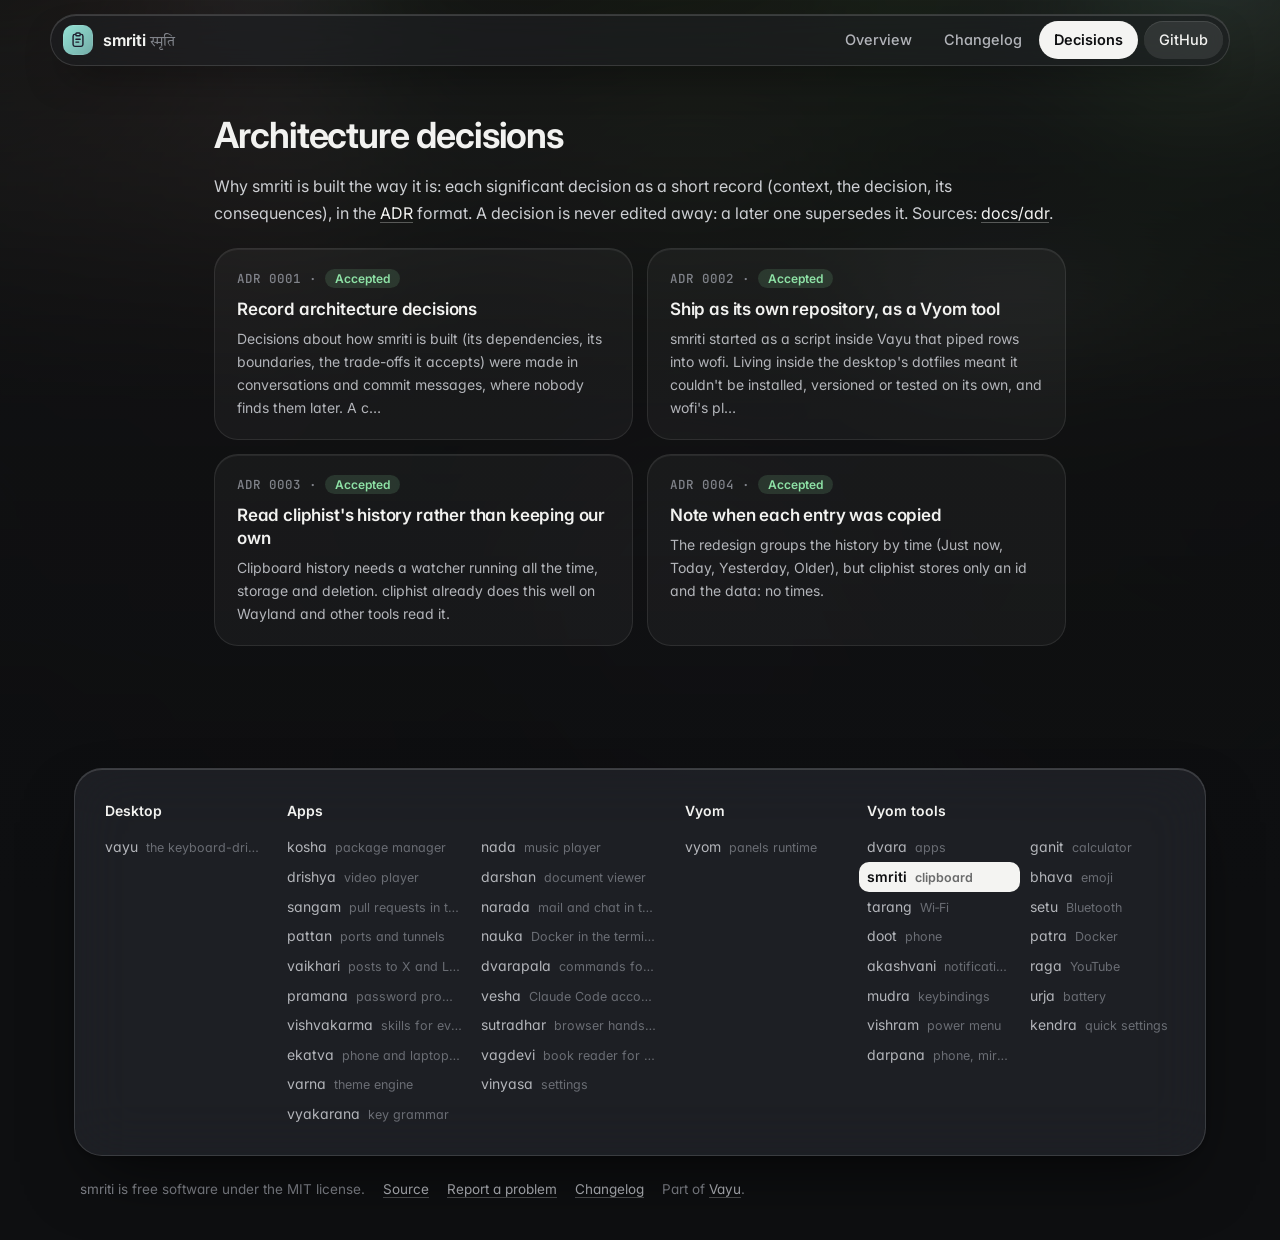
==== commit 7c40c751: "New screenshots in the Spatial look, with made-up demo data Co-Authored-By: Claude Opus 5.5 <noreply" ====
--- a/docs/adr/index.html
+++ b/docs/adr/index.html
@@ -13,7 +13,7 @@
 <link rel="preconnect" href="https://fonts.gstatic.com" crossorigin>
 <link href="https://fonts.googleapis.com/css2?family=Inter:wght@400;500;600;700&family=JetBrains+Mono:wght@400;500;600&family=Tiro+Devanagari+Sanskrit&display=swap" rel="stylesheet">
 <link rel="stylesheet" href="../assets/site.css">
-<style>:root{--tool:#82ddd5}.backdrop:before{background-image:url("../assets/screenshots/smriti.png")}</style>
+<style>:root{--tool:#82ddd5}.backdrop:before{background-image:url("../assets/screenshots/smriti.webp")}</style>
 </head>
 <body class="sub">
 <div class="backdrop" aria-hidden="true"></div>
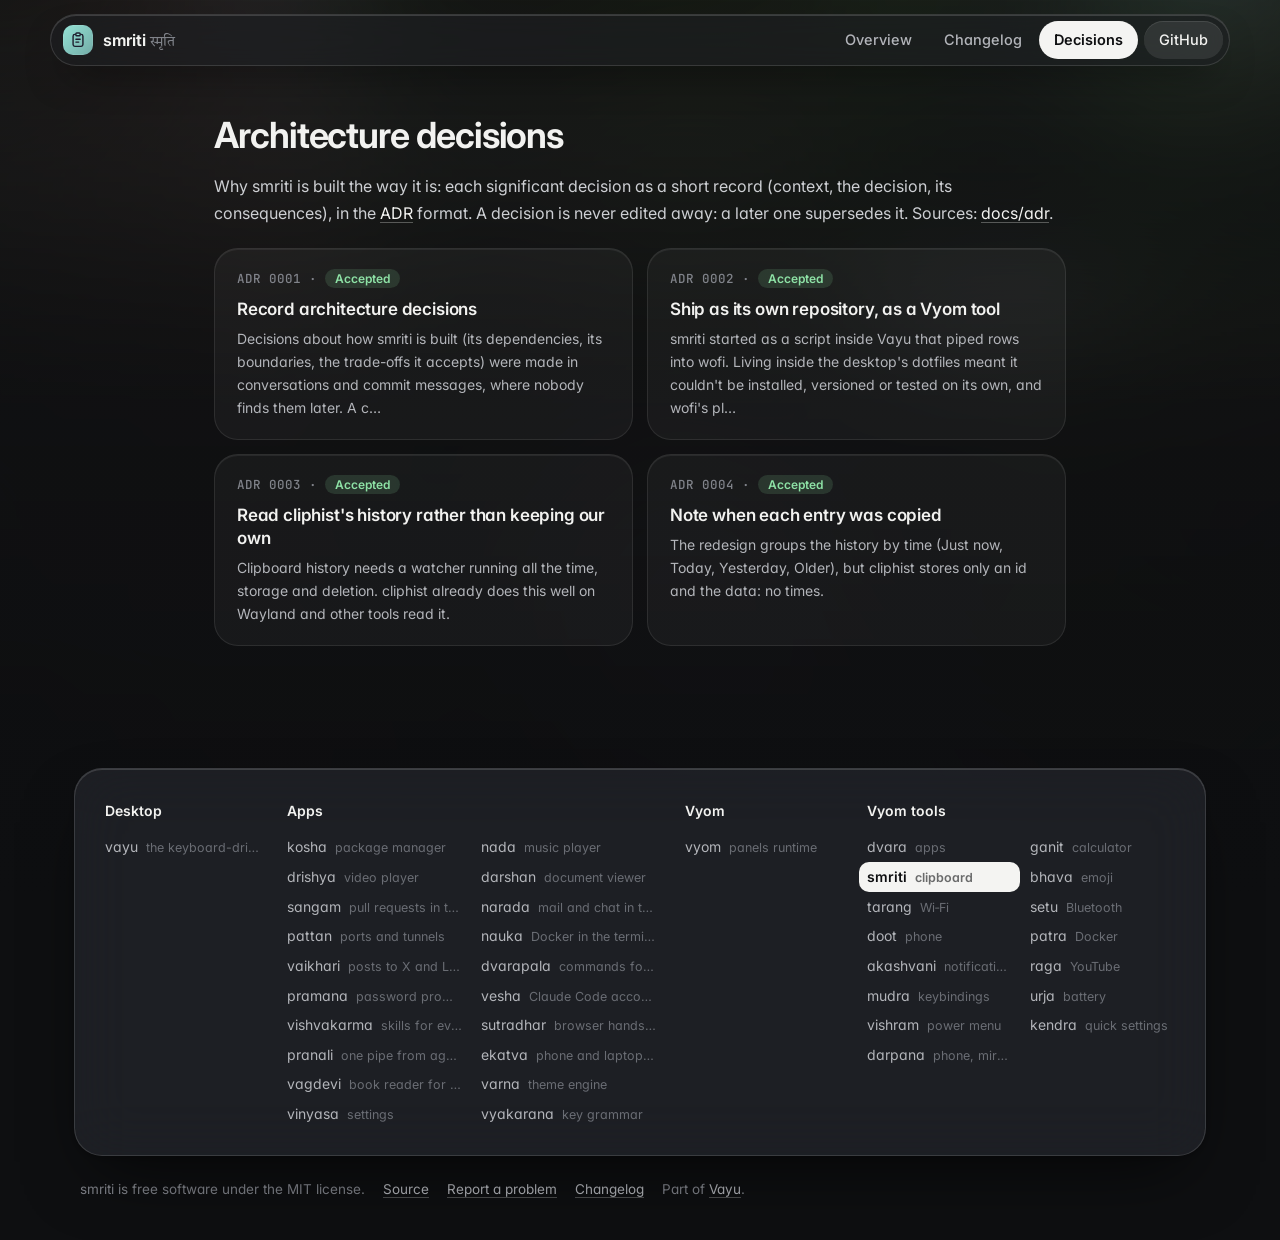
==== commit 757975f9: "Website: pranali in the family list; build-site.py passes ruff Co-Authored-By: Claude Opus 5.5 <nore" ====
--- a/docs/adr/index.html
+++ b/docs/adr/index.html
@@ -24,7 +24,7 @@
 <div class="wrap solo"><article>
 <h2>Architecture decisions</h2><p>Why smriti is built the way it is: each significant decision as a short record (context, the decision, its consequences), in the <a href="https://cognitect.com/blog/2011/11/15/documenting-architecture-decisions">ADR</a> format. A decision is never edited away: a later one supersedes it. Sources: <a href="https://github.com/Theyashsawarkar/smriti/tree/main/docs/adr">docs/adr</a>.</p><div class="cards"><a class="card" href="0001-record-architecture-decisions.html"><div class="n">ADR 0001 · <span class="status accepted">Accepted</span></div><h3>Record architecture decisions</h3><p>Decisions about how smriti is built (its dependencies, its boundaries, the trade-offs it accepts) were made in conversations and commit messages, where nobody finds them later. A c…</p></a><a class="card" href="0002-own-repository-as-a-vyom-tool.html"><div class="n">ADR 0002 · <span class="status accepted">Accepted</span></div><h3>Ship as its own repository, as a Vyom tool</h3><p>smriti started as a script inside Vayu that piped rows into wofi. Living inside the desktop&#x27;s dotfiles meant it couldn&#x27;t be installed, versioned or tested on its own, and wofi&#x27;s pl…</p></a><a class="card" href="0003-cliphist-as-the-store.html"><div class="n">ADR 0003 · <span class="status accepted">Accepted</span></div><h3>Read cliphist&#x27;s history rather than keeping our own</h3><p>Clipboard history needs a watcher running all the time, storage and deletion. cliphist already does this well on Wayland and other tools read it.</p></a><a class="card" href="0004-note-copy-times.html"><div class="n">ADR 0004 · <span class="status accepted">Accepted</span></div><h3>Note when each entry was copied</h3><p>The redesign groups the history by time (Just now, Today, Yesterday, Older), but cliphist stores only an id and the data: no times.</p></a></div>
 </article></div>
-<footer><div class="in glass"><div class=""><h4>Desktop</h4><div class="list"><a href="https://vayu.theyashsawarkar.dev/" class="">vayu <span>the keyboard-driven Wayland desktop</span></a></div></div><div class="g2"><h4>Apps</h4><div class="list"><a href="https://kosha.theyashsawarkar.dev/" class="">kosha <span>package manager</span></a><a href="https://nada.theyashsawarkar.dev/" class="">nada <span>music player</span></a><a href="https://drishya.theyashsawarkar.dev/" class="">drishya <span>video player</span></a><a href="https://darshan.theyashsawarkar.dev/" class="">darshan <span>document viewer</span></a><a href="https://sangam.theyashsawarkar.dev/" class="">sangam <span>pull requests in the terminal</span></a><a href="https://narada.theyashsawarkar.dev/" class="">narada <span>mail and chat in the terminal</span></a><a href="https://pattan.theyashsawarkar.dev/" class="">pattan <span>ports and tunnels</span></a><a href="https://nauka.theyashsawarkar.dev/" class="">nauka <span>Docker in the terminal</span></a><a href="https://vaikhari.theyashsawarkar.dev/" class="">vaikhari <span>posts to X and LinkedIn</span></a><a href="https://dvarapala.theyashsawarkar.dev/" class="">dvarapala <span>commands for AI agents, approved</span></a><a href="https://pramana.theyashsawarkar.dev/" class="">pramana <span>password prompts</span></a><a href="https://vesha.theyashsawarkar.dev/" class="">vesha <span>Claude Code accounts</span></a><a href="https://vishvakarma.theyashsawarkar.dev/" class="">vishvakarma <span>skills for every AI agent</span></a><a href="https://sutradhar.theyashsawarkar.dev/" class="">sutradhar <span>browser hands for AI agents</span></a><a href="https://ekatva.theyashsawarkar.dev/" class="">ekatva <span>phone and laptop, linked</span></a><a href="https://vagdevi.theyashsawarkar.dev/" class="">vagdevi <span>book reader for Android</span></a><a href="https://varna.theyashsawarkar.dev/" class="">varna <span>theme engine</span></a><a href="https://vinyasa.theyashsawarkar.dev/" class="">vinyasa <span>settings</span></a><a href="https://vyakarana.theyashsawarkar.dev/" class="">vyakarana <span>key grammar</span></a></div></div><div class=""><h4>Vyom</h4><div class="list"><a href="https://vyom.theyashsawarkar.dev/" class="">vyom <span>panels runtime</span></a></div></div><div class="g2"><h4>Vyom tools</h4><div class="list"><a href="https://dvara.theyashsawarkar.dev/" class="">dvara <span>apps</span></a><a href="https://ganit.theyashsawarkar.dev/" class="">ganit <span>calculator</span></a><a href="https://smriti.theyashsawarkar.dev/" class="me" aria-current="page">smriti <span>clipboard</span></a><a href="https://bhava.theyashsawarkar.dev/" class="">bhava <span>emoji</span></a><a href="https://tarang.theyashsawarkar.dev/" class="">tarang <span>Wi‑Fi</span></a><a href="https://setu.theyashsawarkar.dev/" class="">setu <span>Bluetooth</span></a><a href="https://doot.theyashsawarkar.dev/" class="">doot <span>phone</span></a><a href="https://patra.theyashsawarkar.dev/" class="">patra <span>Docker</span></a><a href="https://akashvani.theyashsawarkar.dev/" class="">akashvani <span>notifications</span></a><a href="https://raga.theyashsawarkar.dev/" class="">raga <span>YouTube</span></a><a href="https://mudra.theyashsawarkar.dev/" class="">mudra <span>keybindings</span></a><a href="https://urja.theyashsawarkar.dev/" class="">urja <span>battery</span></a><a href="https://vishram.theyashsawarkar.dev/" class="">vishram <span>power menu</span></a><a href="https://kendra.theyashsawarkar.dev/" class="">kendra <span>quick settings</span></a><a href="https://darpana.theyashsawarkar.dev/" class="">darpana <span>phone, mirrored</span></a></div></div></div>
+<footer><div class="in glass"><div class=""><h4>Desktop</h4><div class="list"><a href="https://vayu.theyashsawarkar.dev/" class="">vayu <span>the keyboard-driven Wayland desktop</span></a></div></div><div class="g2"><h4>Apps</h4><div class="list"><a href="https://kosha.theyashsawarkar.dev/" class="">kosha <span>package manager</span></a><a href="https://nada.theyashsawarkar.dev/" class="">nada <span>music player</span></a><a href="https://drishya.theyashsawarkar.dev/" class="">drishya <span>video player</span></a><a href="https://darshan.theyashsawarkar.dev/" class="">darshan <span>document viewer</span></a><a href="https://sangam.theyashsawarkar.dev/" class="">sangam <span>pull requests in the terminal</span></a><a href="https://narada.theyashsawarkar.dev/" class="">narada <span>mail and chat in the terminal</span></a><a href="https://pattan.theyashsawarkar.dev/" class="">pattan <span>ports and tunnels</span></a><a href="https://nauka.theyashsawarkar.dev/" class="">nauka <span>Docker in the terminal</span></a><a href="https://vaikhari.theyashsawarkar.dev/" class="">vaikhari <span>posts to X and LinkedIn</span></a><a href="https://dvarapala.theyashsawarkar.dev/" class="">dvarapala <span>commands for AI agents, approved</span></a><a href="https://pramana.theyashsawarkar.dev/" class="">pramana <span>password prompts</span></a><a href="https://vesha.theyashsawarkar.dev/" class="">vesha <span>Claude Code accounts</span></a><a href="https://vishvakarma.theyashsawarkar.dev/" class="">vishvakarma <span>skills for every AI agent</span></a><a href="https://sutradhar.theyashsawarkar.dev/" class="">sutradhar <span>browser hands for AI agents</span></a><a href="https://pranali.theyashsawarkar.dev/" class="">pranali <span>one pipe from agents to tools</span></a><a href="https://ekatva.theyashsawarkar.dev/" class="">ekatva <span>phone and laptop, linked</span></a><a href="https://vagdevi.theyashsawarkar.dev/" class="">vagdevi <span>book reader for Android</span></a><a href="https://varna.theyashsawarkar.dev/" class="">varna <span>theme engine</span></a><a href="https://vinyasa.theyashsawarkar.dev/" class="">vinyasa <span>settings</span></a><a href="https://vyakarana.theyashsawarkar.dev/" class="">vyakarana <span>key grammar</span></a></div></div><div class=""><h4>Vyom</h4><div class="list"><a href="https://vyom.theyashsawarkar.dev/" class="">vyom <span>panels runtime</span></a></div></div><div class="g2"><h4>Vyom tools</h4><div class="list"><a href="https://dvara.theyashsawarkar.dev/" class="">dvara <span>apps</span></a><a href="https://ganit.theyashsawarkar.dev/" class="">ganit <span>calculator</span></a><a href="https://smriti.theyashsawarkar.dev/" class="me" aria-current="page">smriti <span>clipboard</span></a><a href="https://bhava.theyashsawarkar.dev/" class="">bhava <span>emoji</span></a><a href="https://tarang.theyashsawarkar.dev/" class="">tarang <span>Wi‑Fi</span></a><a href="https://setu.theyashsawarkar.dev/" class="">setu <span>Bluetooth</span></a><a href="https://doot.theyashsawarkar.dev/" class="">doot <span>phone</span></a><a href="https://patra.theyashsawarkar.dev/" class="">patra <span>Docker</span></a><a href="https://akashvani.theyashsawarkar.dev/" class="">akashvani <span>notifications</span></a><a href="https://raga.theyashsawarkar.dev/" class="">raga <span>YouTube</span></a><a href="https://mudra.theyashsawarkar.dev/" class="">mudra <span>keybindings</span></a><a href="https://urja.theyashsawarkar.dev/" class="">urja <span>battery</span></a><a href="https://vishram.theyashsawarkar.dev/" class="">vishram <span>power menu</span></a><a href="https://kendra.theyashsawarkar.dev/" class="">kendra <span>quick settings</span></a><a href="https://darpana.theyashsawarkar.dev/" class="">darpana <span>phone, mirrored</span></a></div></div></div>
 <div class="bottom"><span>smriti is free software under the MIT license.</span><a href="https://github.com/Theyashsawarkar/smriti">Source</a><a href="https://github.com/Theyashsawarkar/smriti/issues">Report a problem</a><a href="../changelog.html">Changelog</a><span>Part of <a href="https://vayu.theyashsawarkar.dev/">Vayu</a>.</span></div></footer>
 <script>
 document.querySelectorAll('pre.code').forEach(p=>{const b=document.createElement('button');b.className='copy';b.type='button';b.textContent='Copy';
